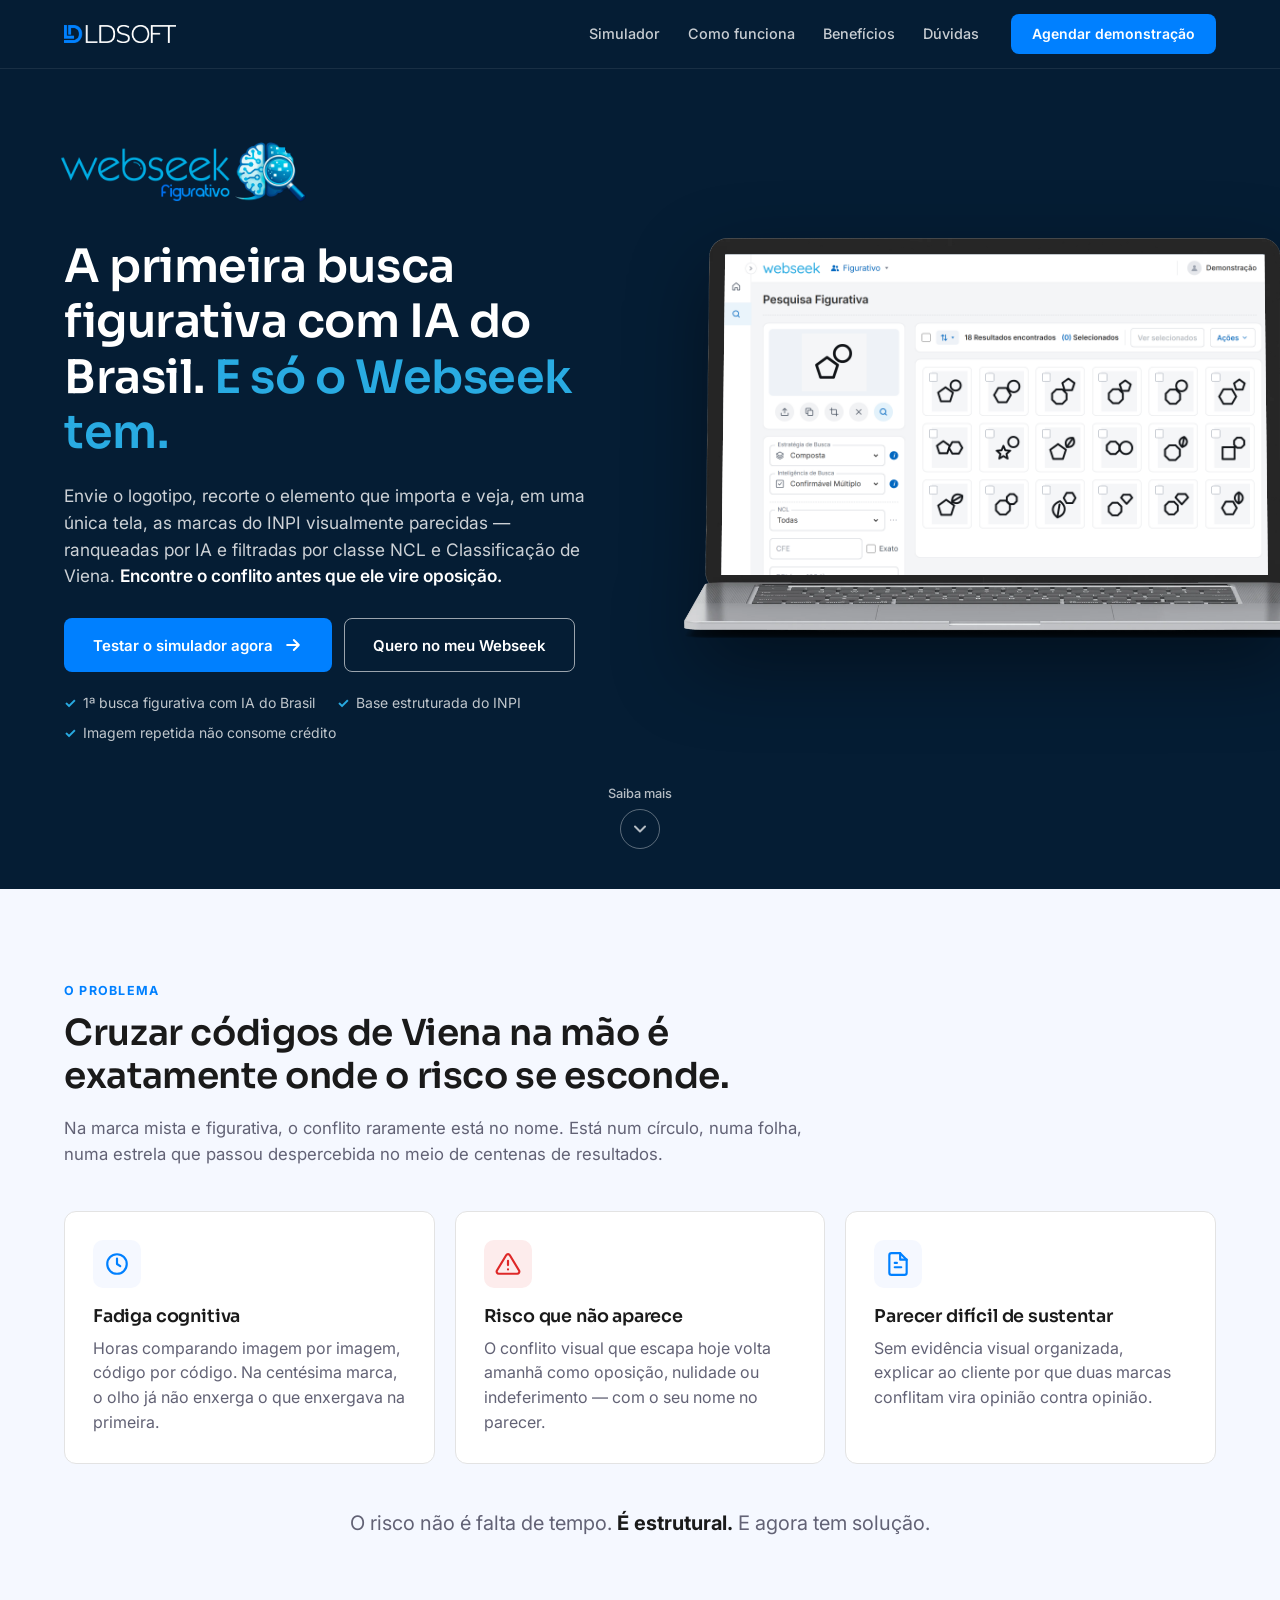
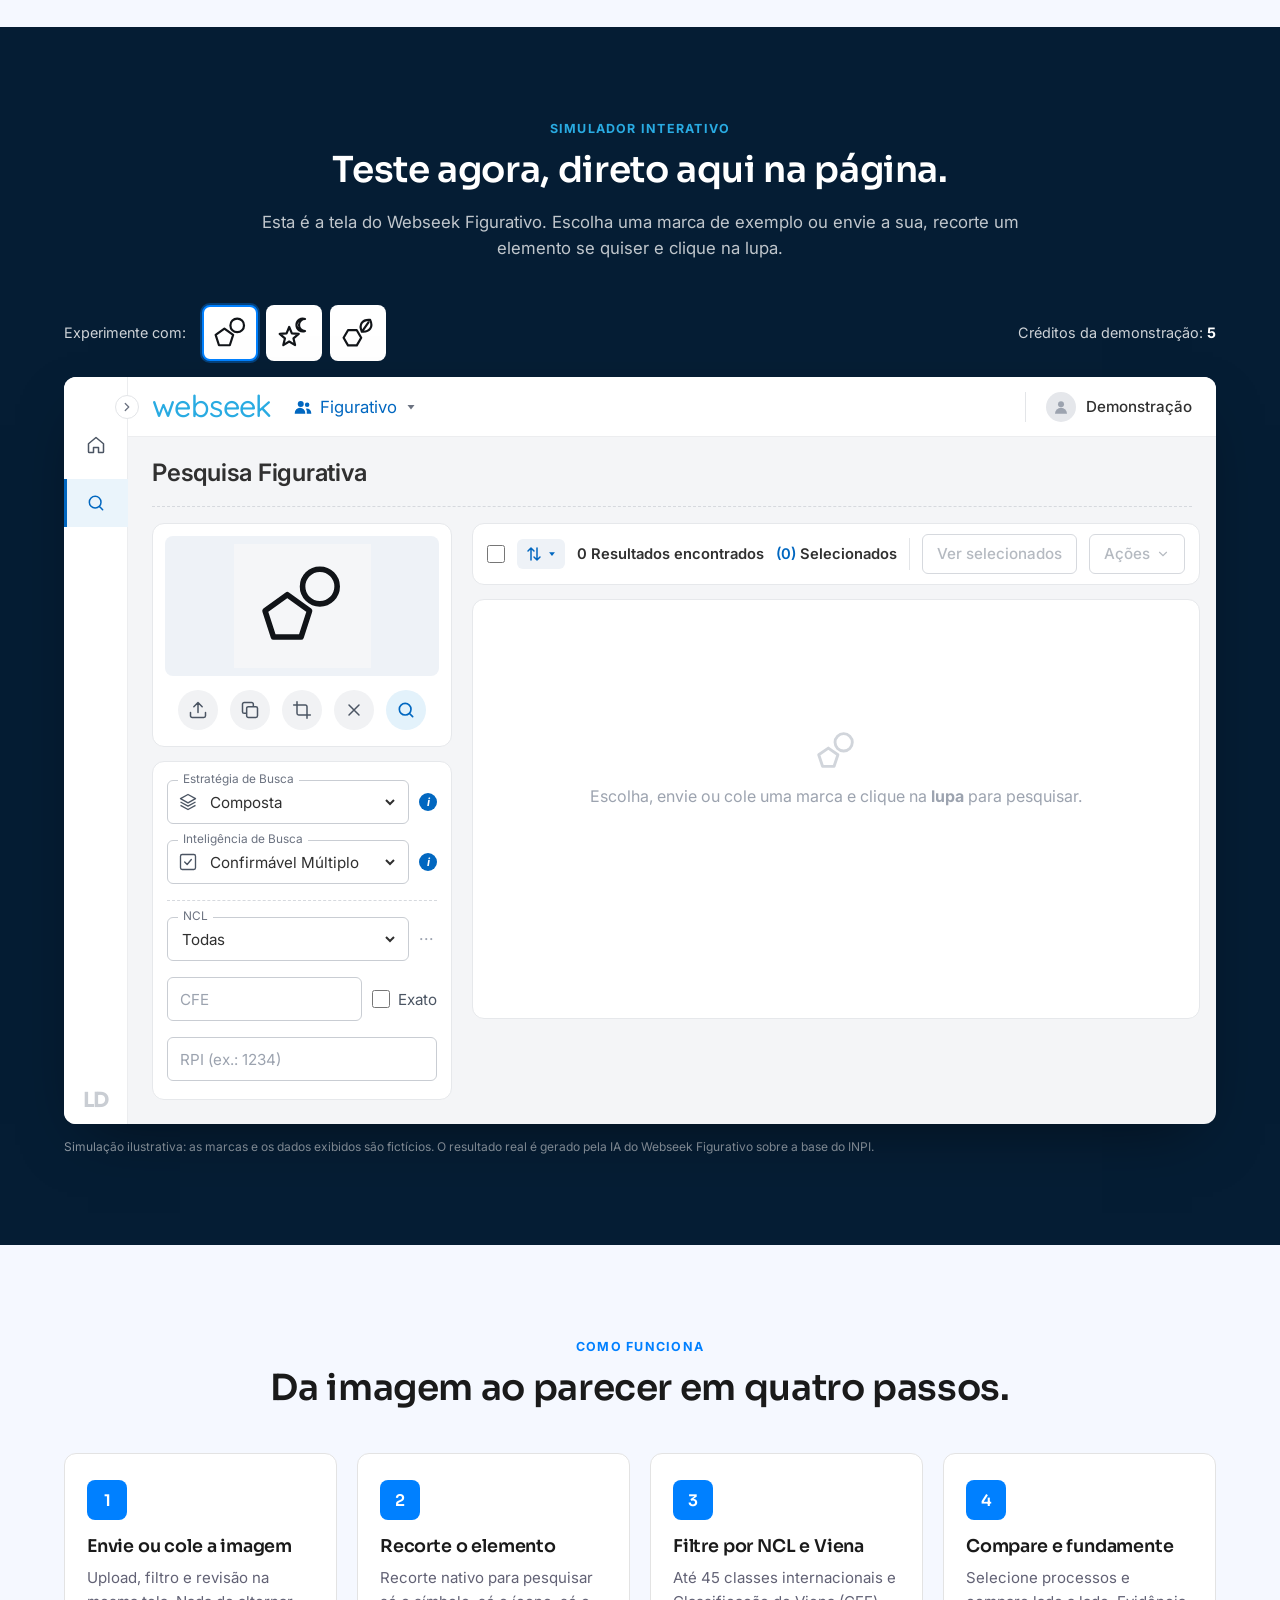
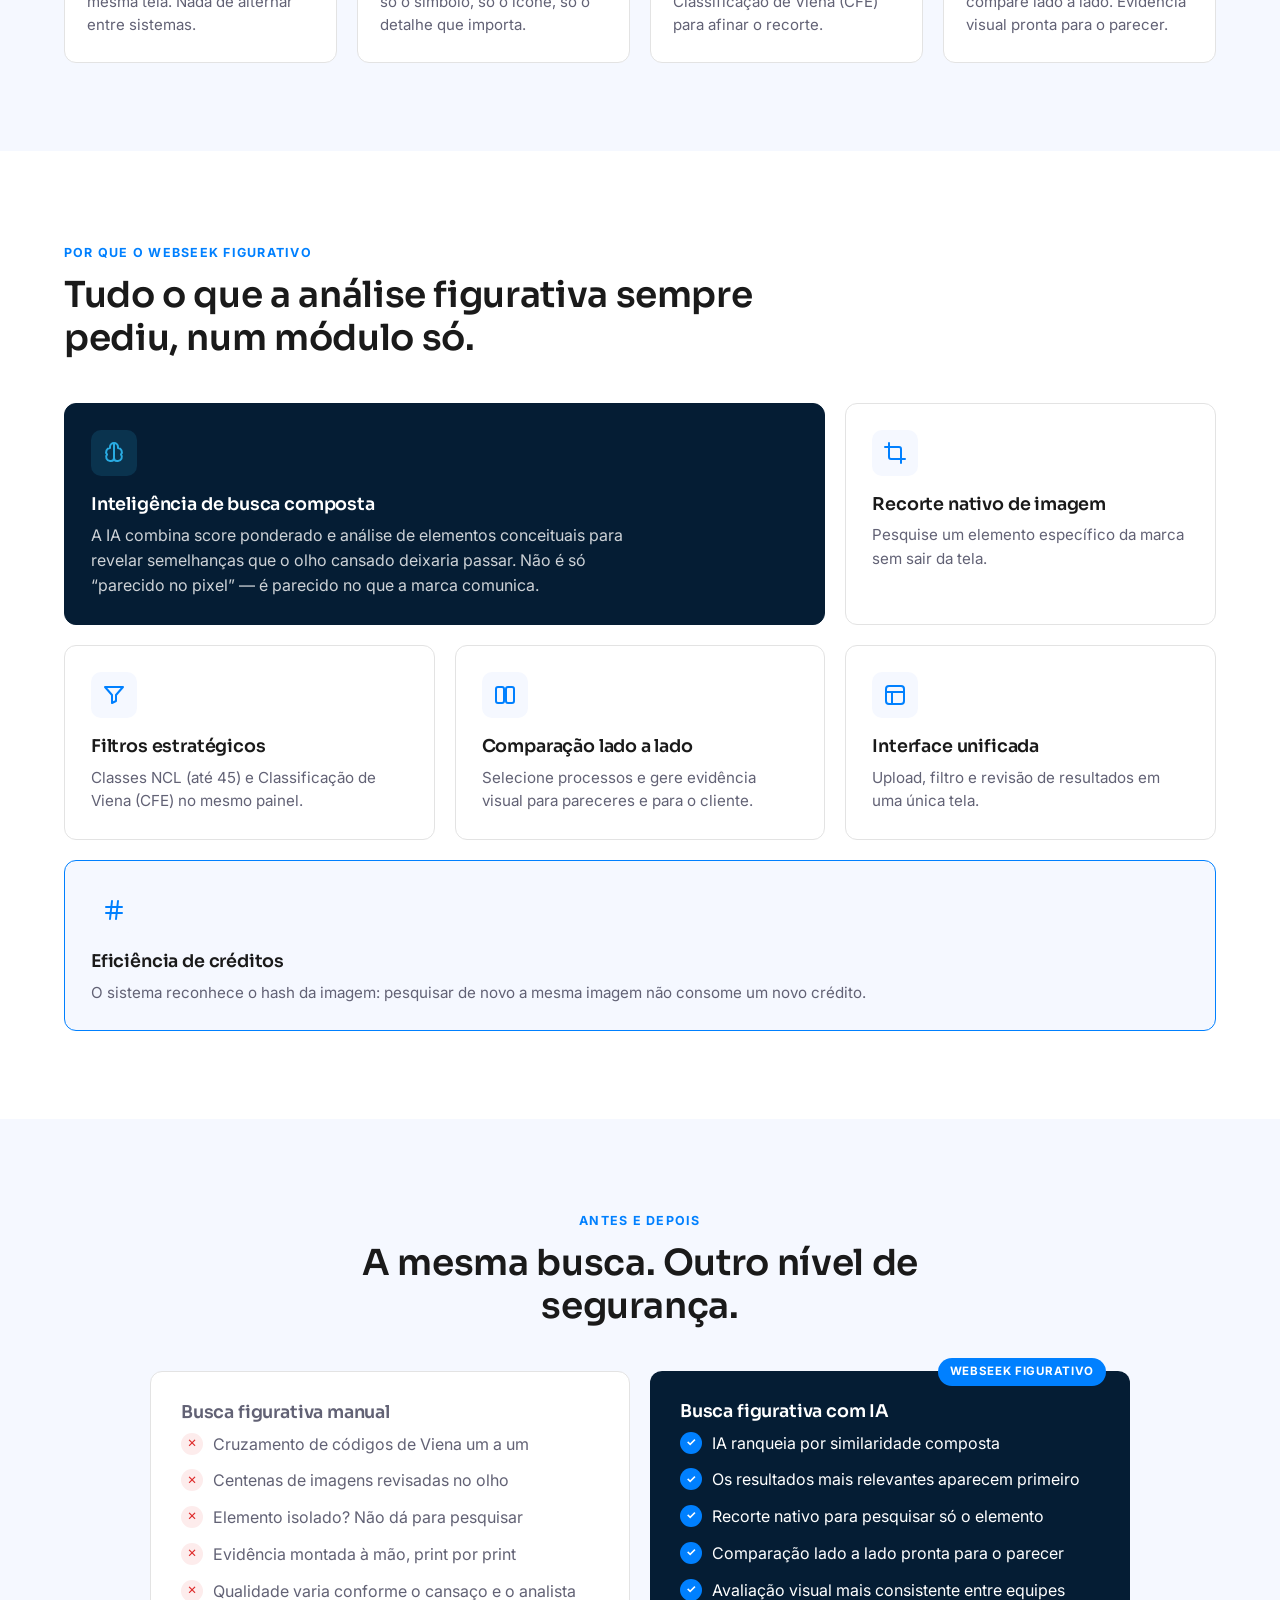
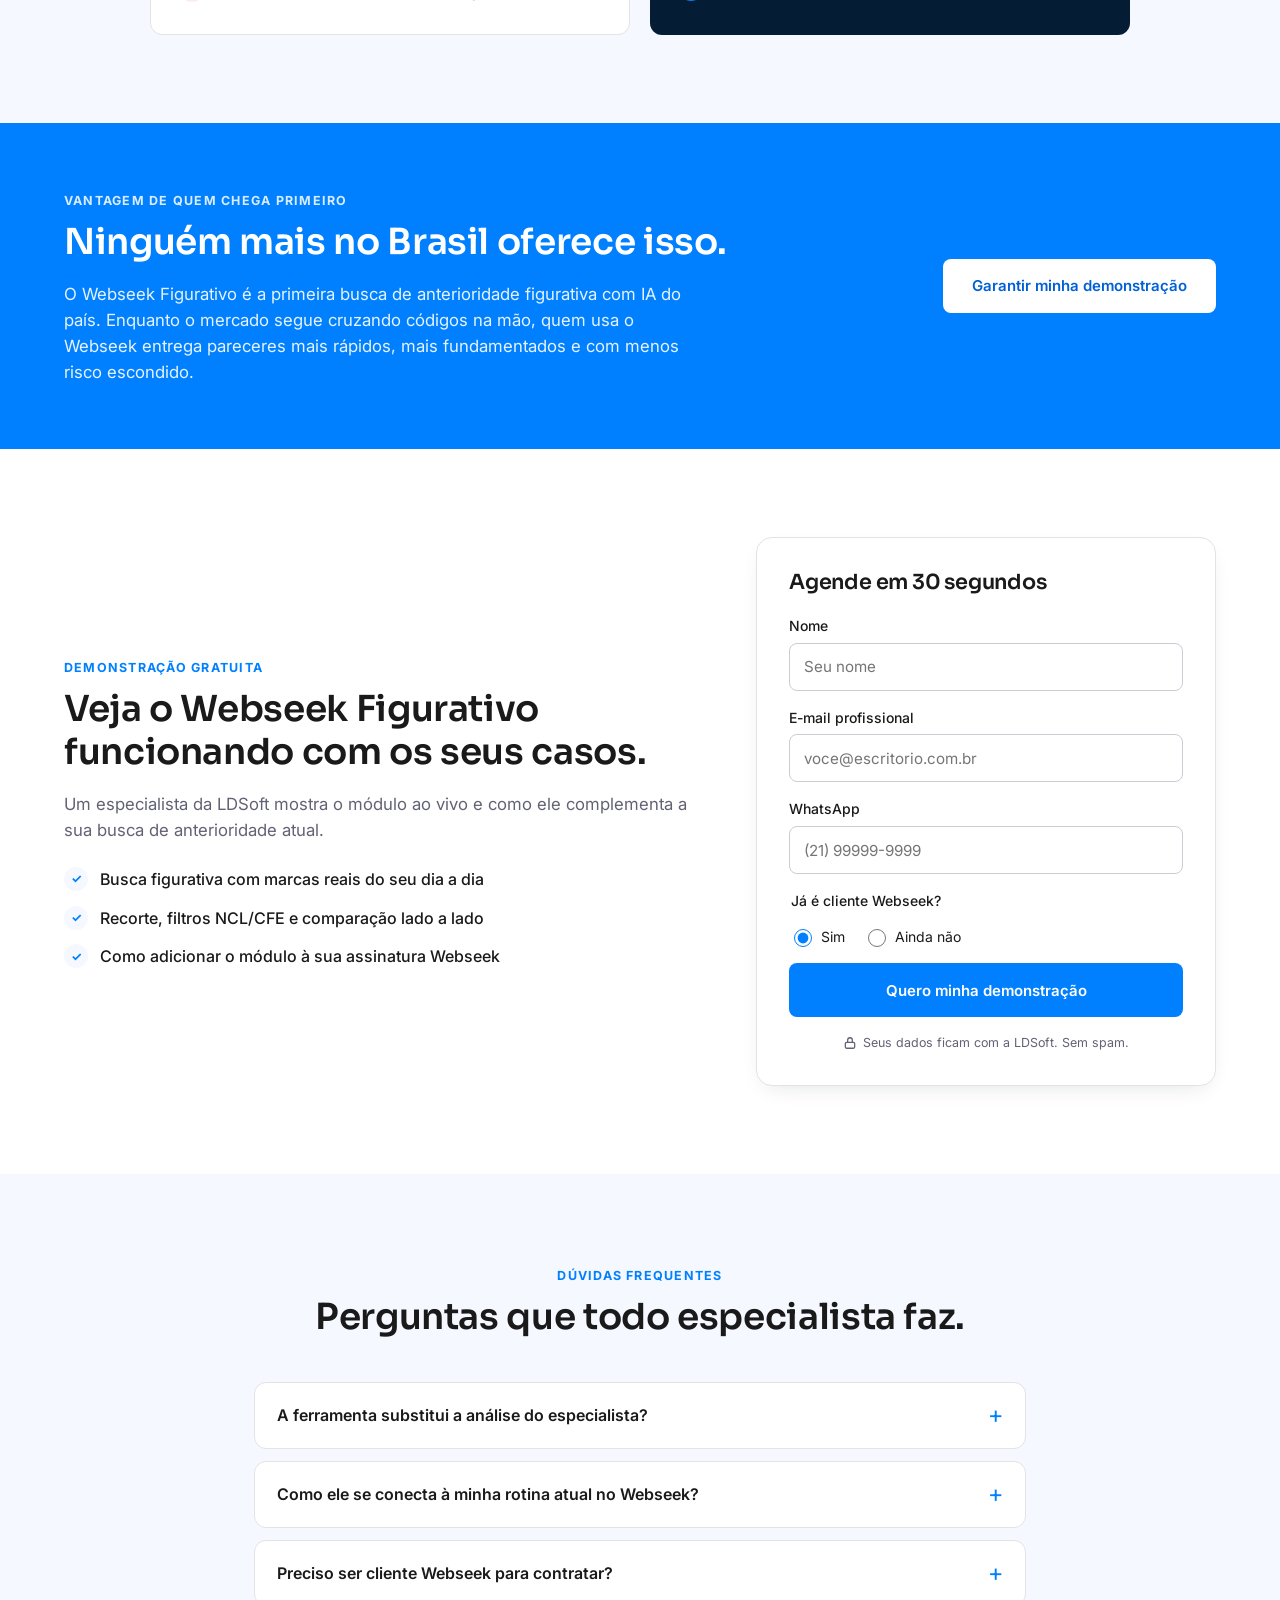
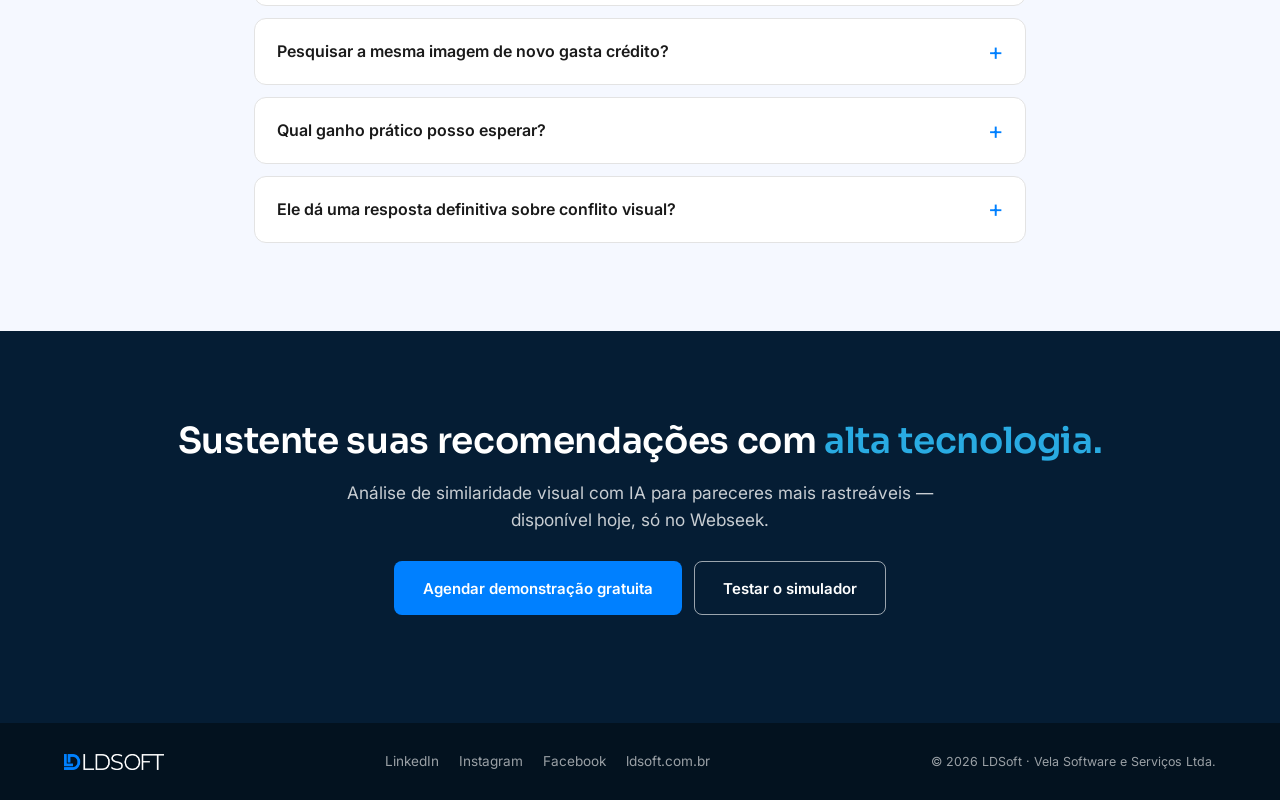
==== mockup/webseek-figurativo-lp.html @ 2590b04b "Cria LP do Webseek Figurativo com simulador de pesquisa - Banner com a tela de Pesquisa Figurativa d" ====
<!doctype html>
<html lang="pt-BR">
<head>
  <meta charset="utf-8">
  <meta name="viewport" content="width=device-width, initial-scale=1">
  <title>[Mockup] Webseek Figurativo | A primeira busca figurativa com IA do Brasil — LDSoft</title>
  <meta name="description" content="Envie o logotipo, recorte o elemento e encontre marcas visualmente semelhantes na base do INPI, ranqueadas por IA e filtradas por NCL e Classificação de Viena. Teste o simulador agora.">
  <meta property="og:title" content="Webseek Figurativo — a primeira busca de anterioridade figurativa com IA do Brasil">
  <meta property="og:description" content="Encontre o conflito visual antes que ele vire oposição. Teste o simulador grátis.">
  <meta name="theme-color" content="#082A3A">
  <link rel="preconnect" href="https://fonts.googleapis.com">
  <link rel="preconnect" href="https://fonts.gstatic.com" crossorigin>
  <link href="https://fonts.googleapis.com/css2?family=Inter:wght@400;500;600;700&family=Sora:wght@500;600;700&family=Quicksand:wght@400;500&display=swap" rel="stylesheet">
  <style>
/* =========================================================
   Webseek Figurativo — LP
   Identidade LDSoft (ldsoft.com.br): Sora + Inter, azuis sólidos,
   botões com cantos de 8px. Sem degradês.
   ========================================================= */
:root {
  /* Paleta LDSoft */
  --blue1: #2191FF;
  --blue2: #29ABE2;   /* azul-claro (webseek) */
  --blue3: #0080FF;   /* azul principal */
  --blue4: #0061D6;   /* azul hover */
  --blue7: #051D34;   /* azul-marinho */
  --blue8: #0167C0;
  --lightblue: #F5F8FF;
  --lightgray: #F9F9F9;
  --gray: #E3E3E3;
  --black: #1A1A1A;
  --black2: #303030;
  --black3: #626275;
  --white: #FFFFFF;

  --ok: #16A36A;
  --danger: #DE2828;

  --radius: 12px;
  --radius-btn: 8px;
  --shadow: 0 8px 24px -12px rgba(5, 29, 52, .18);
  --shadow-lg: 0 24px 60px -24px rgba(0, 0, 0, .5);
  --font: "Inter", "Roboto", system-ui, sans-serif;
  --font-title: "Sora", "Inter", sans-serif;
}

*, *::before, *::after { box-sizing: border-box; }
[hidden] { display: none !important; }
html { scroll-behavior: smooth; scroll-padding-top: 72px; }
body {
  margin: 0; font-family: var(--font); color: var(--black); background: var(--white);
  font-size: 16px; line-height: 1.55; -webkit-font-smoothing: antialiased; overflow-x: hidden;
}
img { max-width: 100%; height: auto; display: block; }
a { color: inherit; }
h1, h2, h3 { font-family: var(--font-title); font-weight: 600; line-height: 1.2; margin: 0 0 .5em; letter-spacing: -.01em; }
h1 { font-size: clamp(2rem, 3.6vw, 3.1rem); }
h2 { font-size: clamp(1.6rem, 2.8vw, 2.25rem); }
h3 { font-size: 1.1rem; }
p { margin: 0 0 1em; }
.sr-only { position: absolute; width: 1px; height: 1px; overflow: hidden; clip: rect(0 0 0 0); white-space: nowrap; }
.muted { color: var(--black3); font-size: .875rem; }
.hl { color: var(--blue2); }

.container { width: 100%; max-width: 1200px; margin: 0 auto; padding: 0 24px; }
.container--narrow { max-width: 820px; }

/* ---------- Botões (padrão LDSoft) ---------- */
.btn {
  display: inline-flex; align-items: center; justify-content: center; gap: .6rem;
  height: 3rem; padding: 0 32px; border-radius: var(--radius-btn); border: 1px solid transparent;
  font: 600 14px/1 var(--font); text-decoration: none; white-space: nowrap; cursor: pointer;
  transition: background .2s, color .2s, border-color .2s;
}
.btn:focus-visible, .tool:focus-visible, .obtn:focus-visible, summary:focus-visible { outline: 3px solid var(--blue2); outline-offset: 2px; }
.btn--primary { background: var(--blue3); color: var(--white); }
.btn--primary:hover { background: var(--blue4); }
.btn--ghost { background: transparent; color: var(--white); border-color: rgba(255,255,255,.6); }
.btn--ghost:hover { background: var(--white); color: var(--blue7); border-color: var(--white); }
.btn--light { background: var(--white); color: var(--blue4); }
.btn--light:hover { background: var(--lightblue); }
.btn--lg { height: 3.375rem; padding: 0 28px; font-size: 15px; }
.btn--sm { height: 2.5rem; padding: 0 20px; }
.btn--block { width: 100%; }

/* ---------- Topbar ---------- */
.topbar { position: sticky; top: 0; z-index: 50; background: var(--blue7); border-bottom: 1px solid rgba(255,255,255,.08); }
.topbar__inner { display: flex; align-items: center; gap: 32px; height: 68px; }
.topbar__logo img { width: 112px; height: auto; }
.topbar__nav { display: flex; gap: 28px; margin-left: auto; }
.topbar__nav a { color: rgba(255,255,255,.78); text-decoration: none; font-size: .9rem; font-weight: 500; }
.topbar__nav a:hover { color: var(--white); }

/* ---------- Hero ---------- */
.hero { position: relative; overflow: hidden; color: var(--white); background: var(--blue7); padding: 64px 0 40px; }
/* Brilho sutil que acompanha o cursor (posição suavizada pelo app.js) */
.hero::before {
  content: ""; position: absolute; z-index: 0; pointer-events: none;
  width: 760px; height: 760px; left: 0; top: 0; border-radius: 50%;
  background: radial-gradient(closest-side, rgba(41, 171, 226, .24), rgba(0, 128, 255, .10) 50%, transparent);
  transform: translate3d(calc(var(--gx, 50vw) - 50%), calc(var(--gy, 40%) - 50%), 0);
  opacity: 0; transition: opacity .8s ease;
}
.hero.has-glow::before { opacity: 1; }
.hero__grid { position: relative; z-index: 1; display: grid; grid-template-columns: 1fr 1fr; gap: 88px; align-items: center; }
.hero__logo { width: 250px; height: auto; margin: 0 0 24px -6px; }
.hero h1 { color: var(--white); }
.hero__lead { font-size: 1.08rem; color: rgba(255,255,255,.8); max-width: 560px; }
.hero__lead strong { color: var(--white); font-weight: 600; }
.hero__ctas { display: flex; flex-wrap: wrap; gap: 12px; margin: 28px 0 20px; }
.hero__ctas--center { justify-content: center; }
.hero__checks { list-style: none; padding: 0; margin: 0; display: flex; flex-wrap: wrap; gap: 8px 22px; font-size: .875rem; color: rgba(255,255,255,.75); }
.hero__checks li::before { content: "✓"; color: var(--blue2); font-weight: 700; margin-right: 7px; }

/* Notebook com a tela do produto */
.hero__visual { position: relative; }
.laptop { position: relative; width: 100%; filter: drop-shadow(0 30px 40px rgba(0, 0, 0, .4)); }

/* Entrada gradual ao carregar (sem depender de scroll) */
@keyframes fadeUp { from { opacity: 0; transform: translateY(18px); } to { opacity: 1; transform: none; } }
@keyframes fadeIn { from { opacity: 0; } to { opacity: 1; } }
.topbar { animation: fadeIn .6s ease-out both; }
.hero__copy > * { animation: fadeUp .7s cubic-bezier(.2, .7, .2, 1) both; }
.hero__copy > :nth-child(1) { animation-delay: .1s; }
.hero__copy > :nth-child(2) { animation-delay: .2s; }
.hero__copy > :nth-child(3) { animation-delay: .3s; }
.hero__copy > :nth-child(4) { animation-delay: .4s; }
.hero__copy > :nth-child(5) { animation-delay: .5s; }
.laptop { animation: fadeUp 1s cubic-bezier(.2, .7, .2, 1) .45s both; }
.scroll-down { animation: fadeIn .6s ease-out .9s both; }
.laptop__frame { width: 100%; height: auto; }
.laptop__screen {
  position: absolute; overflow: hidden; background: #F4F5F7;
  left: 5.957%; top: 3.772%; width: 87.053%; height: 80.46%;
  clip-path: polygon(0.69% 0, 99.365% 0, 100% 100%, 0 100%);
}
.laptop__screen img { width: 100%; height: 100%; object-fit: cover; object-position: left top; }
@media (min-width: 1025px) { .hero__visual .laptop { width: 118%; } }

.scroll-down {
  position: relative; display: flex; flex-direction: column; align-items: center; gap: 6px;
  width: max-content; margin: 40px auto 0; color: rgba(255,255,255,.7); text-decoration: none; font-size: .8rem; font-weight: 500;
}
.scroll-down svg { width: 40px; height: 40px; padding: 9px; border-radius: 50%; border: 1px solid rgba(255,255,255,.35); animation: nudge 1.8s ease-in-out infinite; }
.scroll-down:hover { color: var(--white); }
.scroll-down:hover svg { border-color: var(--white); }
@keyframes nudge { 50% { transform: translateY(5px); } }

/* ---------- Seções ---------- */
.section { padding: 88px 0; }
.section--light { background: var(--lightblue); }
.section__head { max-width: 760px; margin-bottom: 44px; }
.section__head p { color: var(--black3); font-size: 1.05rem; }
.section__head--center { margin-left: auto; margin-right: auto; text-align: center; }
.eyebrow { display: inline-block; font-size: .78rem; font-weight: 700; letter-spacing: .1em; text-transform: uppercase; color: var(--blue3); margin-bottom: 10px; }
.eyebrow--light { color: var(--blue2); }

/* Dor */
.pain { display: grid; grid-template-columns: repeat(3, 1fr); gap: 20px; }
.pain__card { background: var(--white); border: 1px solid var(--gray); border-radius: var(--radius); padding: 28px; }
.pain__card p { color: var(--black3); margin: 0; }
.pain__icon { width: 48px; height: 48px; border-radius: 10px; display: grid; place-items: center; background: var(--lightblue); color: var(--blue3); margin-bottom: 18px; }
.pain__icon--alert { background: #FDECEC; color: var(--danger); }
.pain__punch { text-align: center; font-size: 1.25rem; margin: 44px 0 0; color: var(--black3); }
.pain__punch strong { color: var(--black); }

/* ---------- Simulador ---------- */
.section--sim { background: var(--blue7); color: var(--white); }
.section--sim .section__head p { color: rgba(255,255,255,.75); }

.sim-pick { display: flex; align-items: center; flex-wrap: wrap; gap: 12px 16px; margin-bottom: 16px; font-size: .9rem; color: rgba(255,255,255,.8); }
.sim-pick__samples { display: flex; gap: 8px; }
.sim-pick__credits { margin-left: auto; }
.sim-pick__credits strong { color: var(--white); }
.sample {
  width: 56px; height: 56px; border-radius: 8px; border: 2px solid transparent; background: var(--white);
  padding: 6px; cursor: pointer; transition: border-color .15s;
}
.sample:hover { border-color: var(--blue2); }
.sample[aria-checked="true"] { border-color: var(--blue3); box-shadow: 0 0 0 2px rgba(0,128,255,.35); }
.sample svg { width: 100%; height: 100%; }

/* Janela do app (réplica da tela real) */
.sim {
  position: relative; display: grid; grid-template-columns: 64px 1fr;
  background: #F4F5F7; color: var(--black2); border-radius: 12px; overflow: hidden;
  font-family: var(--font); box-shadow: var(--shadow-lg);
}
.app__side { background: var(--white); border-right: 1px solid #ECEDEF; display: flex; flex-direction: column; align-items: center; padding: 14px 0; gap: 10px; position: relative; }
.app__toggle { position: absolute; right: -12px; top: 18px; width: 24px; height: 24px; border-radius: 50%; background: var(--white); border: 1px solid #E3E5E8; display: grid; place-items: center; color: #6B7280; z-index: 1; }
.app__nav { width: 64px; height: 48px; display: grid; place-items: center; color: #4B5563; margin-top: 30px; }
.app__nav + .app__nav { margin-top: 0; }
.app__nav.is-active { background: #EAF4FB; color: var(--blue8); box-shadow: inset 3px 0 0 var(--blue8); }
.app__ld { margin-top: auto; font: 700 1.3rem/1 var(--font-title); color: #C9CDD3; letter-spacing: -.05em; }

.app__main { min-width: 0; display: flex; flex-direction: column; }
.app__top { display: flex; align-items: center; gap: 22px; height: 60px; padding: 0 24px; background: var(--white); border-bottom: 1px solid #ECEDEF; }
.app__brand { font: 500 1.9rem/1 "Quicksand", var(--font); color: var(--blue2); letter-spacing: -.02em; }
.app__module { display: inline-flex; align-items: center; gap: 8px; color: var(--blue8); font-size: 1.05rem; }
.app__module svg:last-child { color: #6B7280; }
.app__user { margin-left: auto; display: inline-flex; align-items: center; gap: 10px; font-weight: 500; font-size: .95rem; color: var(--black2); padding-left: 20px; border-left: 1px solid #E3E5E8; }
.app__avatar { width: 30px; height: 30px; border-radius: 50%; background: #E5E7EB; color: #9CA3AF; display: grid; place-items: center; }

.app__content { padding: 22px 24px 24px; }
.app__title { font: 600 1.5rem/1.2 var(--font); color: var(--black2); margin: 0 0 16px; padding-bottom: 18px; border-bottom: 1.5px dashed #D6D9DE; }
.app__cols { display: grid; grid-template-columns: 300px 1fr; gap: 20px; align-items: start; }
.card { background: var(--white); border: 1px solid #E6E8EB; border-radius: 12px; }

.qcard { padding: 12px; }
.sim__canvas { position: relative; aspect-ratio: 1.95; background: #EEF2F7; border-radius: 8px; overflow: hidden; user-select: none; touch-action: none; }
.sim__image { position: absolute; inset: 6% 25%; display: grid; place-items: center; background: #F5F6F8; padding: 4%; }
.sim__image svg, .sim__image img { width: 100%; height: 100%; object-fit: contain; }

/* Scanner sobre a imagem pesquisada */
.sim__image { overflow: hidden; }
.sim__image::before, .sim__image::after { content: ""; position: absolute; left: 0; right: 0; opacity: 0; pointer-events: none; }
.sim__image::before { top: 0; bottom: 0; background: rgba(0,128,255,.06); }
.sim__image::after { height: 2px; top: 0; background: var(--blue3); box-shadow: 0 0 10px 2px rgba(0,128,255,.35); }
.is-scanning .sim__image::before { opacity: 1; }
.is-scanning .sim__image::after { opacity: 1; animation: scan 1.2s ease-in-out infinite alternate; }
.is-scanning .sim__crop { opacity: .4; }
@keyframes scan { from { top: 2%; } to { top: 97%; } }
.tool--search[aria-busy="true"] { pointer-events: none; opacity: .6; }

/* Carregando no lugar dos resultados */
.sim__loading { grid-column: 1 / -1; display: grid; place-items: center; align-content: center; gap: 6px; min-height: 380px; text-align: center; color: #6B7280; font-size: .88rem; }
.sim__loading strong { color: var(--black2); font-size: 1rem; font-weight: 600; margin-top: 10px; }
.sim__spinner { width: 44px; height: 44px; border-radius: 50%; border: 3px solid #E3E8EF; border-top-color: var(--blue3); animation: spin .8s linear infinite; }
@keyframes spin { to { transform: rotate(360deg); } }
.sim__crop { position: absolute; border: 2px dashed var(--blue3); background: rgba(0,128,255,.08); box-shadow: 0 0 0 9999px rgba(5,29,52,.4); cursor: move; border-radius: 3px; }
.sim__crop-handle { position: absolute; width: 12px; height: 12px; background: var(--white); border: 2px solid var(--blue3); border-radius: 2px; }
.sim__crop-handle[data-h="nw"] { left: -7px; top: -7px; cursor: nwse-resize; }
.sim__crop-handle[data-h="ne"] { right: -7px; top: -7px; cursor: nesw-resize; }
.sim__crop-handle[data-h="sw"] { left: -7px; bottom: -7px; cursor: nesw-resize; }
.sim__crop-handle[data-h="se"] { right: -7px; bottom: -7px; cursor: nwse-resize; }
.sim__tools { display: flex; justify-content: center; gap: 12px; padding: 14px 0 4px; }
.tool { width: 40px; height: 40px; border-radius: 50%; border: 0; cursor: pointer; display: grid; place-items: center; background: #F1F2F4; color: #4B5563; transition: background .15s, color .15s; }
.tool:hover { background: #E5E7EB; }
.tool[aria-pressed="true"] { background: var(--blue3); color: var(--white); }
.tool--search { background: #E3F2FB; color: var(--blue8); }
.tool--search:hover { background: #CDE8F8; }

.fcard { margin-top: 14px; padding: 18px 14px; display: grid; gap: 16px; }
.ofield-row { display: flex; align-items: center; gap: 10px; }
.ofield { position: relative; flex: 1; display: flex; align-items: center; border: 1px solid #C9CDD3; border-radius: 6px; height: 44px; padding: 0 10px; background: var(--white); }
.ofield__label { position: absolute; top: -9px; left: 10px; padding: 0 5px; background: var(--white); font-size: .74rem; color: #6B7280; line-height: 1.2; }
.ofield__icon { color: #4B5563; display: grid; margin-right: 8px; }
.fcard > * { min-width: 0; }
.ofield select, .ofield input { flex: 1; width: 0; min-width: 0; border: 0; outline: 0; background: transparent; font: 400 .95rem var(--font); color: var(--black2); height: 100%; }
.ofield input::placeholder { color: #9CA3AF; }
.ofield:focus-within { border-color: var(--blue3); box-shadow: 0 0 0 2px rgba(0,128,255,.15); }
.ofield__info { width: 18px; height: 18px; border-radius: 50%; background: var(--blue8); color: var(--white); font: 700 .7rem/18px var(--font); text-align: center; font-style: italic; flex: none; cursor: help; }
.ofield__more { color: #9CA3AF; letter-spacing: 1px; flex: none; width: 18px; }
.fcard__sep { border: 0; border-top: 1.5px dashed #D6D9DE; margin: 0; }
.check { display: inline-flex; align-items: center; gap: 8px; font-size: .95rem; color: #4B5563; cursor: pointer; flex: none; }
.check input { width: 18px; height: 18px; accent-color: var(--blue8); margin: 0; }

.rbar { display: flex; align-items: center; gap: 12px; padding: 10px 14px; min-height: 60px; flex-wrap: nowrap; white-space: nowrap; }
.rbar__sort { display: inline-flex; align-items: center; gap: 4px; border: 0; background: #EEF2F7; color: var(--blue8); height: 30px; padding: 0 8px; border-radius: 6px; cursor: pointer; }
.rbar__count { font-weight: 600; font-size: .92rem; color: var(--black2); }
.rbar__count strong { font-weight: 600; }
.rbar__sel { margin-left: auto; font-weight: 600; font-size: .92rem; }
.rbar__n { color: var(--blue8); }
.rbar__div { width: 1px; height: 32px; background: #E3E5E8; }
.obtn { display: inline-flex; align-items: center; gap: 6px; height: 40px; padding: 0 14px; border-radius: 6px; border: 1px solid #D6D9DE; background: var(--white); color: var(--blue8); font: 500 .95rem var(--font); cursor: pointer; }
.obtn:disabled { color: #B5BAC1; cursor: not-allowed; }
.obtn:not(:disabled):hover { background: #F3F8FD; border-color: var(--blue8); }
.actions { position: relative; }
.actions__menu { position: absolute; right: 0; top: calc(100% + 6px); z-index: 5; background: var(--white); border: 1px solid #E3E5E8; border-radius: 8px; box-shadow: var(--shadow); min-width: 230px; padding: 6px; display: grid; }
.actions__menu button, .actions__menu a { text-align: left; border: 0; background: none; font: 500 .9rem var(--font); color: var(--black2); padding: 10px 12px; border-radius: 6px; cursor: pointer; text-decoration: none; }
.actions__menu button:hover, .actions__menu a:hover { background: #F3F8FD; }
.actions__menu em { display: block; font-style: normal; font-size: .75rem; color: #9CA3AF; }

.rgrid { margin-top: 14px; padding: 16px; min-height: 420px; }
.sim__grid { display: grid; grid-template-columns: repeat(6, 1fr); gap: 16px; }
.sim__empty { grid-column: 1 / -1; display: grid; place-items: center; text-align: center; color: #9CA3AF; padding: 110px 20px; }
.sim__empty svg { color: #D1D5DB; margin-bottom: 10px; }
.sim__empty p { margin: 0; }
.res { position: relative; display: block; width: 100%; background: var(--white); border: 1px solid #E3E5E8; border-radius: 8px; padding: 8px; cursor: pointer; transition: border-color .15s, box-shadow .15s; font-family: var(--font); }
.res:hover { border-color: #C9CDD3; box-shadow: var(--shadow); }
.res.is-selected { border-color: var(--blue8); box-shadow: 0 0 0 1px var(--blue8); }
.res__img { display: block; aspect-ratio: .88; background: #F5F6F8; padding: 2%; margin-left: 12%; }
.res__img svg { display: block; width: 100%; height: 100%; }
.res__check { position: absolute; top: 12px; left: 12px; width: 18px; height: 18px; border: 1.5px solid #9CA3AF; border-radius: 3px; background: var(--white); display: grid; place-items: center; font-size: .7rem; color: var(--white); }
.res.is-selected .res__check { background: var(--blue8); border-color: var(--blue8); }

.sim__toast { position: absolute; left: 50%; bottom: 20px; transform: translateX(-50%); z-index: 15; max-width: calc(100% - 40px); padding: 12px 18px; border-radius: 8px; background: var(--black2); color: var(--white); font-size: .88rem; font-weight: 500; box-shadow: var(--shadow-lg); }
.sim__toast.is-warn { background: #8A5A00; }

.sim__cta { display: flex; align-items: center; justify-content: space-between; gap: 16px; flex-wrap: wrap; margin-top: 16px; padding: 18px 22px; border-radius: 12px; background: rgba(255,255,255,.06); border: 1px solid rgba(255,255,255,.14); }
.sim__cta strong { display: block; font-size: 1.02rem; color: var(--white); }
.sim__cta span { color: rgba(255,255,255,.75); font-size: .92rem; }
.sim__disclaimer { font-size: .75rem; color: rgba(255,255,255,.55); margin: 14px 0 0; }

/* Modal confinada ao simulador */
.modal { position: absolute; inset: 0; z-index: 20; display: flex; justify-content: center; align-items: flex-start; padding: 24px; }
.modal__backdrop { position: absolute; inset: 0; background: rgba(5,29,52,.55); }
.modal__box { position: sticky; top: 92px; background: var(--white); border-radius: 12px; width: min(900px, 100%); max-height: calc(100vh - 120px); overflow: auto; box-shadow: var(--shadow-lg); }
.modal__head { display: flex; align-items: center; justify-content: space-between; padding: 18px 22px; border-bottom: 1px solid #ECEDEF; }
.modal__head h3 { margin: 0; font-family: var(--font); font-weight: 600; }
.modal__x { border: 0; background: #F1F2F4; width: 34px; height: 34px; border-radius: 50%; font-size: 1.3rem; cursor: pointer; color: var(--black2); }
.modal__foot { display: flex; align-items: center; justify-content: space-between; gap: 16px; flex-wrap: wrap; padding: 16px 22px; border-top: 1px solid #ECEDEF; background: var(--lightgray); }
.cmp { display: grid; grid-template-columns: repeat(auto-fit, minmax(190px, 1fr)); gap: 14px; padding: 22px; }
.cmp__item { border: 1px solid #E3E5E8; border-radius: 10px; padding: 12px; }
.cmp__item--ref { border-color: var(--blue8); background: #F3F8FD; }
.cmp__img { aspect-ratio: 1; max-width: 240px; width: 100%; margin: 0 auto; background: #F5F6F8; border-radius: 6px; padding: 12%; display: grid; place-items: center; }
.cmp__item--ref .cmp__img { background: var(--white); }
.cmp__img svg, .cmp__img img { width: 100%; height: 100%; object-fit: contain; }
.cmp__item h4 { margin: 10px 0 4px; font-size: .9rem; }
.cmp__item p { margin: 0 0 2px; font-size: .78rem; color: var(--black3); }

/* ---------- Como funciona ---------- */
.steps { list-style: none; padding: 0; margin: 0; display: grid; grid-template-columns: repeat(4, 1fr); gap: 20px; }
.steps li { background: var(--white); border: 1px solid var(--gray); border-radius: var(--radius); padding: 26px 22px; }
.steps p { color: var(--black3); margin: 0; font-size: .94rem; }
.steps__n { display: grid; place-items: center; width: 40px; height: 40px; border-radius: 8px; background: var(--blue3); color: var(--white); font: 600 1rem var(--font-title); margin-bottom: 16px; }

/* ---------- Benefícios ---------- */
.features { display: grid; grid-template-columns: repeat(3, 1fr); gap: 20px; }
.feature { border: 1px solid var(--gray); border-radius: var(--radius); padding: 26px; background: var(--white); }
.feature p { color: var(--black3); margin: 0; font-size: .95rem; }
.feature__icon { width: 46px; height: 46px; display: grid; place-items: center; border-radius: 10px; background: var(--lightblue); color: var(--blue3); margin-bottom: 18px; }
.feature--wide { grid-column: span 2; background: var(--blue7); color: var(--white); border-color: var(--blue7); }
.feature--wide p { color: rgba(255,255,255,.8); font-size: 1rem; max-width: 560px; }
.feature--wide .feature__icon { background: rgba(41,171,226,.15); color: var(--blue2); }
.feature--accent { grid-column: 1 / -1; border-color: var(--blue3); background: var(--lightblue); }

/* ---------- Comparativo ---------- */
.vs { display: grid; grid-template-columns: 1fr 1fr; gap: 20px; max-width: 980px; margin: 0 auto; }
.vs__col { border-radius: var(--radius); padding: 30px; position: relative; }
.vs__col ul { list-style: none; padding: 0; margin: 0; display: grid; gap: 12px; }
.vs__col li { padding-left: 32px; position: relative; }
.vs__col li::before { position: absolute; left: 0; top: 1px; width: 22px; height: 22px; border-radius: 50%; display: grid; place-items: center; font-size: .72rem; font-weight: 700; }
.vs__col--old { background: var(--white); border: 1px solid var(--gray); color: var(--black3); }
.vs__col--old li::before { content: "✕"; background: #FDECEC; color: var(--danger); }
.vs__col--new { background: var(--blue7); color: var(--white); }
.vs__col--new li::before { content: "✓"; background: var(--blue3); color: var(--white); }
.vs__tag { position: absolute; top: -13px; right: 24px; background: var(--blue3); color: var(--white); font-size: .72rem; font-weight: 700; padding: 5px 12px; border-radius: 255px; text-transform: uppercase; letter-spacing: .06em; }

/* ---------- Pioneiro ---------- */
.pioneer { background: var(--blue3); color: var(--white); padding: 64px 0; }
.pioneer__inner { display: flex; align-items: center; justify-content: space-between; gap: 40px; }
.pioneer h2 { color: var(--white); }
.pioneer p { color: rgba(255,255,255,.9); max-width: 640px; margin: 0; font-size: 1.05rem; }
.pioneer .eyebrow--light { color: var(--white); opacity: .85; }

/* ---------- Formulário ---------- */
.lead { display: grid; grid-template-columns: 1fr 460px; gap: 64px; align-items: center; }
.lead__copy p { color: var(--black3); font-size: 1.05rem; }
.checklist { list-style: none; padding: 0; margin: 24px 0 0; display: grid; gap: 14px; }
.checklist li { padding-left: 36px; position: relative; font-weight: 500; }
.checklist li::before { content: "✓"; position: absolute; left: 0; top: 0; width: 24px; height: 24px; border-radius: 50%; background: var(--lightblue); color: var(--blue3); display: grid; place-items: center; font-size: .78rem; font-weight: 700; }
.form { position: relative; background: var(--white); border: 1px solid var(--gray); border-radius: 16px; padding: 32px; box-shadow: var(--shadow); display: grid; gap: 16px; }
.form__title { margin: 0 0 4px; font-size: 1.3rem; }
.field { display: flex; flex-direction: column; gap: 6px; font-size: .875rem; font-weight: 500; border: 0; padding: 0; margin: 0; }
.field input[type="text"], .field input[type="email"], .field input[type="tel"] {
  font: 400 .95rem var(--font); height: 48px; padding: 0 14px; border-radius: var(--radius-btn);
  border: 1px solid #C9CDD3; background: var(--white); color: var(--black); width: 100%;
}
.field input:focus { outline: none; border-color: var(--blue3); box-shadow: 0 0 0 3px rgba(0,128,255,.15); }
.field__err { display: none; color: var(--danger); font-style: normal; font-size: .76rem; font-weight: 500; }
.field.is-invalid input { border-color: var(--danger); }
.field.is-invalid .field__err { display: block; }
.field--radio { flex-direction: row; flex-wrap: wrap; align-items: center; gap: 8px 18px; }
.field--radio legend { width: 100%; margin-bottom: 6px; float: left; }
.field--radio label { display: inline-flex; align-items: center; gap: 6px; font-weight: 400; cursor: pointer; }
.field--radio input { accent-color: var(--blue3); width: 18px; height: 18px; }
.form__note { display: flex; align-items: center; justify-content: center; gap: 6px; font-size: .78rem; color: var(--black3); margin: 0; }
.form__ok { position: absolute; inset: 0; background: var(--white); border-radius: 16px; display: grid; place-content: center; text-align: center; padding: 32px; }
.form__ok-icon { width: 60px; height: 60px; border-radius: 50%; background: var(--ok); color: var(--white); font-size: 1.8rem; display: grid; place-items: center; margin: 0 auto 16px; }
.form__ok p { color: var(--black3); }

/* ---------- FAQ ---------- */
.faq { display: grid; gap: 12px; }
.faq details { background: var(--white); border: 1px solid var(--gray); border-radius: var(--radius); padding: 0 22px; }
.faq details[open] { border-color: var(--blue3); }
.faq summary { cursor: pointer; list-style: none; padding: 20px 32px 20px 0; font-weight: 600; position: relative; }
.faq summary::-webkit-details-marker { display: none; }
.faq summary::after { content: "+"; position: absolute; right: 0; top: 50%; transform: translateY(-50%); font-size: 1.5rem; font-weight: 400; color: var(--blue3); transition: transform .2s; }
.faq details[open] summary::after { transform: translateY(-50%) rotate(45deg); }
.faq details p { color: var(--black3); padding-bottom: 20px; margin: 0; }

/* ---------- CTA final + footer ---------- */
.final { background: var(--blue7); color: var(--white); padding: 88px 0; text-align: center; }
.final h2 { color: var(--white); }
.final p { color: rgba(255,255,255,.78); font-size: 1.08rem; max-width: 620px; margin: 0 auto; }
.footer { background: #03121F; color: rgba(255,255,255,.6); padding: 28px 0; }
.footer__inner { display: flex; align-items: center; justify-content: space-between; gap: 20px; flex-wrap: wrap; }
.footer nav { display: flex; gap: 20px; flex-wrap: wrap; }
.footer a { text-decoration: none; font-size: .85rem; }
.footer a:hover { color: var(--white); }
.footer small { font-size: .78rem; }

.mbar { display: none; }

/* ---------- Responsivo ---------- */
@media (max-width: 1100px) {
  .app__cols { grid-template-columns: 260px 1fr; }
  .sim__grid { grid-template-columns: repeat(4, 1fr); }
}
@media (max-width: 1024px) {
  .hero__grid { grid-template-columns: 1fr; }
  .hero__visual { max-width: 720px; margin: 0 auto; width: 100%; }
  .steps { grid-template-columns: repeat(2, 1fr); }
  .features { grid-template-columns: repeat(2, 1fr); }
  .lead { grid-template-columns: 1fr; gap: 40px; }
  .pioneer__inner { flex-direction: column; align-items: flex-start; }
  .app__cols { grid-template-columns: 1fr; }
  .qcard { max-width: 420px; }
}
@media (max-width: 760px) {
  .container { padding: 0 16px; }
  .topbar__nav { display: none; }
  .topbar__inner { justify-content: space-between; }
  .topbar .btn { display: none; }
  .hero { padding: 40px 0 32px; }
  .hero__logo { width: 190px; }
  .hero__ctas .btn { width: 100%; }
  .section { padding: 64px 0; }
  .pain, .steps, .features, .vs { grid-template-columns: 1fr; }
  .feature--wide { grid-column: auto; }

  .sim { grid-template-columns: 1fr; }
  .app__side { display: none; }
  .app__top { padding: 0 14px; gap: 12px; height: 52px; }
  .app__brand { font-size: 1.4rem; }
  .app__module { font-size: .9rem; }
  .app__user { display: none; }
  .app__content { padding: 16px 12px; }
  .app__title { font-size: 1.2rem; }
  .qcard { max-width: none; }
  .rbar { gap: 10px; padding: 10px 12px; flex-wrap: wrap; }
  .rbar__sel { margin-left: 0; }
  .rbar__div { display: none; }
  .rgrid { padding: 10px; min-height: 0; }
  .sim__grid { grid-template-columns: repeat(3, 1fr); gap: 8px; }
  .sim__empty { padding: 48px 12px; }
  .sim-pick__credits { margin-left: 0; width: 100%; }
  .form { padding: 24px; }
  .modal { padding: 10px; }
  .modal__foot .btn { width: 100%; }
  .mbar {
    display: flex; gap: 10px; position: fixed; left: 0; right: 0; bottom: 0; z-index: 60;
    padding: 10px 16px calc(10px + env(safe-area-inset-bottom)); background: var(--blue7);
    border-top: 1px solid rgba(255,255,255,.1); transform: translateY(110%); transition: transform .25s ease;
  }
  .mbar.is-visible { transform: none; }
  .mbar .btn { flex: 1; padding: 0 12px; }
  .mbar .btn--ghost { flex: 0 0 auto; }
  .footer { padding-bottom: 90px; }
}
@media (prefers-reduced-motion: reduce) {
  *, *::before, *::after { animation: none !important; transition: none !important; scroll-behavior: auto !important; }
}

</style>
</head>
<body>

<!-- ============ HEADER ============ -->
<header class="topbar" id="topo">
  <div class="container topbar__inner">
    <a href="https://www.ldsoft.com.br" class="topbar__logo" aria-label="LDSoft">
      <img src="[data-uri]" alt="LDSoft" width="112" height="18">
    </a>
    <nav class="topbar__nav" aria-label="Seções">
      <a href="#simulador">Simulador</a>
      <a href="#como-funciona">Como funciona</a>
      <a href="#beneficios">Benefícios</a>
      <a href="#faq">Dúvidas</a>
    </nav>
    <a href="#demonstracao" class="btn btn--primary btn--sm" data-cta="header">Agendar demonstração</a>
  </div>
</header>

<main>

<!-- ============ HERO / BANNER ============ -->
<section class="hero">
  <div class="hero__glow" aria-hidden="true"></div>
  <div class="container hero__grid">
    <div class="hero__copy">
      <img class="hero__logo" src="[data-uri]" alt="Webseek Figurativo" width="1220" height="400">
      <h1>A primeira busca figurativa com IA do Brasil. <span class="hl">E só o Webseek tem.</span></h1>
      <p class="hero__lead">Envie o logotipo, recorte o elemento que importa e veja, em uma única tela, as marcas do INPI visualmente parecidas — ranqueadas por IA e filtradas por classe NCL e Classificação de Viena. <strong>Encontre o conflito antes que ele vire oposição.</strong></p>
      <div class="hero__ctas">
        <a href="#simulador" class="btn btn--primary btn--lg" data-cta="hero-simulador">
          Testar o simulador agora
          <svg width="20" height="20" viewBox="0 0 24 24" fill="none" stroke="currentColor" stroke-width="2.4" stroke-linecap="round" stroke-linejoin="round" aria-hidden="true"><path d="M5 12h14M13 6l6 6-6 6"/></svg>
        </a>
        <a href="#demonstracao" class="btn btn--ghost btn--lg" data-cta="hero-demo">Quero no meu Webseek</a>
      </div>
      <ul class="hero__checks">
        <li>1ª busca figurativa com IA do Brasil</li>
        <li>Base estruturada do INPI</li>
        <li>Imagem repetida não consome crédito</li>
      </ul>
    </div>
    <div class="hero__visual">
      <div class="laptop">
        <img class="laptop__frame" src="[data-uri]" alt="" width="2400" height="1528">
        <div class="laptop__screen">
          <img src="[data-uri]" alt="Tela de Pesquisa Figurativa do Webseek: marca pesquisada, filtros de estratégia, NCL e CFE, e 18 marcas visualmente semelhantes">
        </div>
      </div>
    </div>
  </div>

  <a href="#problema" class="scroll-down" aria-label="Rolar para a próxima seção" data-cta="hero-scroll">
    <span>Saiba mais</span>
    <svg width="22" height="22" viewBox="0 0 24 24" fill="none" stroke="currentColor" stroke-width="2.4" stroke-linecap="round" stroke-linejoin="round" aria-hidden="true"><path d="M6 9l6 6 6-6"/></svg>
  </a>
</section>

<!-- ============ PROBLEMA ============ -->
<section class="section section--light" id="problema">
  <div class="container">
    <div class="section__head">
      <span class="eyebrow">O problema</span>
      <h2>Cruzar códigos de Viena na mão é exatamente onde o risco se esconde.</h2>
      <p>Na marca mista e figurativa, o conflito raramente está no nome. Está num círculo, numa folha, numa estrela que passou despercebida no meio de centenas de resultados.</p>
    </div>
    <div class="pain">
      <article class="pain__card">
        <div class="pain__icon" aria-hidden="true">
          <svg width="26" height="26" viewBox="0 0 24 24" fill="none" stroke="currentColor" stroke-width="2" stroke-linecap="round" stroke-linejoin="round"><circle cx="12" cy="12" r="9"/><path d="M12 7v5l3 2"/></svg>
        </div>
        <h3>Fadiga cognitiva</h3>
        <p>Horas comparando imagem por imagem, código por código. Na centésima marca, o olho já não enxerga o que enxergava na primeira.</p>
      </article>
      <article class="pain__card">
        <div class="pain__icon pain__icon--alert" aria-hidden="true">
          <svg width="26" height="26" viewBox="0 0 24 24" fill="none" stroke="currentColor" stroke-width="2" stroke-linecap="round" stroke-linejoin="round"><path d="M10.3 3.9 1.8 18a2 2 0 0 0 1.7 3h17a2 2 0 0 0 1.7-3L13.7 3.9a2 2 0 0 0-3.4 0z"/><path d="M12 9v4M12 17h.01"/></svg>
        </div>
        <h3>Risco que não aparece</h3>
        <p>O conflito visual que escapa hoje volta amanhã como oposição, nulidade ou indeferimento — com o seu nome no parecer.</p>
      </article>
      <article class="pain__card">
        <div class="pain__icon" aria-hidden="true">
          <svg width="26" height="26" viewBox="0 0 24 24" fill="none" stroke="currentColor" stroke-width="2" stroke-linecap="round" stroke-linejoin="round"><path d="M14 2H6a2 2 0 0 0-2 2v16a2 2 0 0 0 2 2h12a2 2 0 0 0 2-2V8z"/><path d="M14 2v6h6M9 15h6M9 11h2"/></svg>
        </div>
        <h3>Parecer difícil de sustentar</h3>
        <p>Sem evidência visual organizada, explicar ao cliente por que duas marcas conflitam vira opinião contra opinião.</p>
      </article>
    </div>
    <p class="pain__punch">O risco não é falta de tempo. <strong>É estrutural.</strong> E agora tem solução.</p>
  </div>
</section>

<!-- ============ SIMULADOR ============ -->
<section class="section section--sim" id="simulador">
  <div class="container">
    <div class="section__head section__head--center">
      <span class="eyebrow eyebrow--light">Simulador interativo</span>
      <h2>Teste agora, direto aqui na página.</h2>
      <p>Esta é a tela do Webseek Figurativo. Escolha uma marca de exemplo ou envie a sua, recorte um elemento se quiser e clique na lupa.</p>
    </div>

    <div class="sim-pick">
      <span class="sim-pick__label">Experimente com:</span>
      <div class="sim-pick__samples" role="radiogroup" aria-label="Marcas de exemplo" id="simSamples"></div>
      <span class="sim-pick__credits">Créditos da demonstração: <strong id="simCredits">5</strong></span>
    </div>

    <div class="sim" id="sim">
      <aside class="app__side" aria-hidden="true">
        <span class="app__toggle"><svg width="14" height="14" viewBox="0 0 24 24" fill="none" stroke="currentColor" stroke-width="2.2" stroke-linecap="round" stroke-linejoin="round"><path d="m9 6 6 6-6 6"/></svg></span>
        <span class="app__nav"><svg width="20" height="20" viewBox="0 0 24 24" fill="none" stroke="currentColor" stroke-width="1.8" stroke-linecap="round" stroke-linejoin="round"><path d="M3 10.5 12 3l9 7.5V20a1 1 0 0 1-1 1h-5v-6H9v6H4a1 1 0 0 1-1-1z"/></svg></span>
        <span class="app__nav is-active"><svg width="20" height="20" viewBox="0 0 24 24" fill="none" stroke="currentColor" stroke-width="1.8" stroke-linecap="round"><circle cx="11" cy="11" r="7"/><path d="m20 20-3.5-3.5"/></svg></span>
        <span class="app__ld">LD</span>
      </aside>

      <div class="app__main">
        <header class="app__top">
          <span class="app__brand">webseek</span>
          <span class="app__module">
            <svg width="18" height="18" viewBox="0 0 24 24" fill="currentColor" aria-hidden="true"><circle cx="9" cy="8" r="4"/><path d="M1 21v-1a7 7 0 0 1 14 0v1z"/><circle cx="17.5" cy="9" r="3"/><path d="M16 14.2A6 6 0 0 1 23 20v1h-6v-1a8.9 8.9 0 0 0-1-5.8z"/></svg>
            Figurativo
            <svg width="12" height="12" viewBox="0 0 24 24" fill="currentColor" aria-hidden="true"><path d="M5 8h14l-7 9z"/></svg>
          </span>
          <span class="app__user">
            <span class="app__avatar" aria-hidden="true"><svg width="16" height="16" viewBox="0 0 24 24" fill="currentColor"><circle cx="12" cy="8" r="4.5"/><path d="M3 22a9 9 0 0 1 18 0z"/></svg></span>
            Demonstração
          </span>
        </header>

        <div class="app__content">
          <h3 class="app__title">Pesquisa Figurativa</h3>

          <div class="app__cols">
            <div class="app__left">
              <div class="card qcard">
                <div class="sim__canvas" id="simCanvas">
                  <div class="sim__image" id="simImage" aria-live="polite"></div>
                  <div class="sim__crop" id="simCrop" hidden>
                    <span class="sim__crop-handle" data-h="nw"></span>
                    <span class="sim__crop-handle" data-h="ne"></span>
                    <span class="sim__crop-handle" data-h="sw"></span>
                    <span class="sim__crop-handle" data-h="se"></span>
                  </div>
                </div>
                <div class="sim__tools">
                  <label class="tool" title="Enviar imagem">
                    <input type="file" accept="image/*" id="simUpload" hidden>
                    <svg width="20" height="20" viewBox="0 0 24 24" fill="none" stroke="currentColor" stroke-width="1.8" stroke-linecap="round" stroke-linejoin="round"><path d="M21 15v4a2 2 0 0 1-2 2H5a2 2 0 0 1-2-2v-4M17 8l-5-5-5 5M12 3v12"/></svg>
                    <span class="sr-only">Enviar imagem</span>
                  </label>
                  <button class="tool" type="button" id="simPaste" title="Colar imagem (Ctrl+V)">
                    <svg width="20" height="20" viewBox="0 0 24 24" fill="none" stroke="currentColor" stroke-width="1.8" stroke-linejoin="round"><rect x="8" y="8" width="13" height="13" rx="2"/><path d="M16 8V5a2 2 0 0 0-2-2H5a2 2 0 0 0-2 2v9a2 2 0 0 0 2 2h3"/></svg>
                    <span class="sr-only">Colar imagem</span>
                  </button>
                  <button class="tool" type="button" id="simCropBtn" title="Recortar elemento" aria-pressed="false">
                    <svg width="20" height="20" viewBox="0 0 24 24" fill="none" stroke="currentColor" stroke-width="1.8" stroke-linecap="round"><path d="M6 2v14a2 2 0 0 0 2 2h14"/><path d="M18 22V8a2 2 0 0 0-2-2H2"/></svg>
                    <span class="sr-only">Recortar elemento</span>
                  </button>
                  <button class="tool" type="button" id="simClear" title="Limpar recorte">
                    <svg width="20" height="20" viewBox="0 0 24 24" fill="none" stroke="currentColor" stroke-width="1.8" stroke-linecap="round"><path d="M18 6 6 18M6 6l12 12"/></svg>
                    <span class="sr-only">Limpar recorte</span>
                  </button>
                  <button class="tool tool--search" type="button" id="simSearch" title="Pesquisar">
                    <svg width="20" height="20" viewBox="0 0 24 24" fill="none" stroke="currentColor" stroke-width="2" stroke-linecap="round"><circle cx="11" cy="11" r="7"/><path d="m20 20-3.5-3.5"/></svg>
                    <span class="sr-only">Pesquisar</span>
                  </button>
                </div>
              </div>

              <div class="card fcard">
                <div class="ofield-row">
                  <label class="ofield">
                    <span class="ofield__label">Estratégia de Busca</span>
                    <span class="ofield__icon" aria-hidden="true"><svg width="20" height="20" viewBox="0 0 24 24" fill="none" stroke="currentColor" stroke-width="1.6" stroke-linejoin="round"><path d="m12 3 9 5-9 5-9-5z"/><path d="m3 12 9 5 9-5M3 16l9 5 9-5"/></svg></span>
                    <select id="simStrategy"><option>Composta</option></select>
                  </label>
                  <span class="ofield__info" title="A busca composta considera todos os elementos da marca em conjunto.">i</span>
                </div>
                <div class="ofield-row">
                  <label class="ofield">
                    <span class="ofield__label">Inteligência de Busca</span>
                    <span class="ofield__icon" aria-hidden="true"><svg width="20" height="20" viewBox="0 0 24 24" fill="none" stroke="currentColor" stroke-width="1.6" stroke-linecap="round" stroke-linejoin="round"><rect x="3" y="3" width="18" height="18" rx="2"/><path d="m8 12 3 3 5-6"/></svg></span>
                    <select id="simIntel"><option>Confirmável Múltiplo</option></select>
                  </label>
                  <span class="ofield__info" title="Define como a IA confirma as semelhanças encontradas.">i</span>
                </div>
                <hr class="fcard__sep">
                <div class="ofield-row">
                  <label class="ofield">
                    <span class="ofield__label">NCL</span>
                    <select id="simNcl"></select>
                  </label>
                  <span class="ofield__more" aria-hidden="true">···</span>
                </div>
                <div class="ofield-row">
                  <label class="ofield ofield--plain">
                    <span class="sr-only">CFE</span>
                    <input type="text" id="simCfe" placeholder="CFE" inputmode="decimal" autocomplete="off">
                  </label>
                  <label class="check"><input type="checkbox" id="simExact"> Exato</label>
                </div>
                <label class="ofield ofield--plain">
                  <span class="sr-only">RPI</span>
                  <input type="text" id="simRpi" placeholder="RPI (ex.: 1234)" inputmode="numeric" autocomplete="off">
                </label>
              </div>
            </div>

            <div class="app__right">
              <div class="card rbar">
                <label class="check check--box" title="Selecionar todos"><input type="checkbox" id="simAll"><span class="sr-only">Selecionar todos</span></label>
                <button type="button" class="rbar__sort" id="simSort" title="Inverter ordenação" aria-label="Inverter ordenação">
                  <svg width="18" height="18" viewBox="0 0 24 24" fill="none" stroke="currentColor" stroke-width="2" stroke-linecap="round" stroke-linejoin="round"><path d="M8 20V4M4 8l4-4 4 4M16 4v16M12 16l4 4 4-4"/></svg>
                  <svg width="10" height="10" viewBox="0 0 24 24" fill="currentColor"><path d="M5 8h14l-7 9z"/></svg>
                </button>
                <span class="rbar__count"><strong id="simCount">0</strong> Resultados encontrados</span>
                <span class="rbar__sel"><span class="rbar__n">(<span id="simSelCount">0</span>)</span> Selecionados</span>
                <span class="rbar__div" aria-hidden="true"></span>
                <button type="button" class="obtn" id="simCompare" disabled>Ver selecionados</button>
                <div class="actions">
                  <button type="button" class="obtn" id="simActions" aria-expanded="false" disabled>Ações
                    <svg width="14" height="14" viewBox="0 0 24 24" fill="none" stroke="currentColor" stroke-width="2" stroke-linecap="round"><path d="m6 9 6 6 6-6"/></svg>
                  </button>
                  <div class="actions__menu" id="simActionsMenu" hidden>
                    <button type="button" data-act="compare">Comparar lado a lado</button>
                    <a href="#demonstracao" data-cta="acoes-exportar">Exportar evidência <em>versão completa</em></a>
                  </div>
                </div>
              </div>
              <div class="card rgrid">
                <div class="sim__grid" id="simGrid">
                  <div class="sim__empty">
                    <svg width="48" height="48" viewBox="0 0 100 100" fill="none" stroke="currentColor" stroke-width="6" stroke-linejoin="round" aria-hidden="true"><circle cx="66" cy="34" r="18"/><path d="M34 46 54 60 46 84H22L14 60z"/></svg>
                    <p>Escolha, envie ou cole uma marca e clique na <strong>lupa</strong> para pesquisar.</p>
                  </div>
                </div>
              </div>
            </div>
          </div>
        </div>
      </div>

      <div class="sim__toast" id="simToast" role="status" hidden></div>

      <!-- Comparação lado a lado (abre dentro do simulador) -->
      <div class="modal" id="cmpModal" hidden role="dialog" aria-modal="true" aria-labelledby="cmpTitle">
        <div class="modal__backdrop" data-close></div>
        <div class="modal__box">
          <div class="modal__head">
            <h3 id="cmpTitle">Comparação lado a lado</h3>
            <button class="modal__x" type="button" data-close aria-label="Fechar">×</button>
          </div>
          <div class="cmp" id="cmpBody"></div>
          <div class="modal__foot">
            <span class="muted">Na versão completa, exporte essa comparação como evidência visual para o parecer.</span>
            <a href="#demonstracao" class="btn btn--primary" data-close data-cta="comparacao">Quero essa evidência no meu parecer</a>
          </div>
        </div>
      </div>
    </div>

    <div class="sim__cta" id="simCta" hidden>
      <div>
        <strong>Isso foi só uma simulação.</strong>
        <span>Imagine na sua base real, com os processos dos seus clientes.</span>
      </div>
      <a href="#demonstracao" class="btn btn--primary" data-cta="simulador-resultado">Quero ver com meus processos</a>
    </div>
    <p class="sim__disclaimer">Simulação ilustrativa: as marcas e os dados exibidos são fictícios. O resultado real é gerado pela IA do Webseek Figurativo sobre a base do INPI.</p>
  </div>
</section>

<!-- ============ COMO FUNCIONA ============ -->
<section class="section section--light" id="como-funciona">
  <div class="container">
    <div class="section__head section__head--center">
      <span class="eyebrow">Como funciona</span>
      <h2>Da imagem ao parecer em quatro passos.</h2>
    </div>
    <ol class="steps">
      <li>
        <span class="steps__n">1</span>
        <h3>Envie ou cole a imagem</h3>
        <p>Upload, filtro e revisão na mesma tela. Nada de alternar entre sistemas.</p>
      </li>
      <li>
        <span class="steps__n">2</span>
        <h3>Recorte o elemento</h3>
        <p>Recorte nativo para pesquisar só o símbolo, só o ícone, só o detalhe que importa.</p>
      </li>
      <li>
        <span class="steps__n">3</span>
        <h3>Filtre por NCL e Viena</h3>
        <p>Até 45 classes internacionais e Classificação de Viena (CFE) para afinar o recorte.</p>
      </li>
      <li>
        <span class="steps__n">4</span>
        <h3>Compare e fundamente</h3>
        <p>Selecione processos e compare lado a lado. Evidência visual pronta para o parecer.</p>
      </li>
    </ol>
  </div>
</section>

<!-- ============ BENEFÍCIOS ============ -->
<section class="section" id="beneficios">
  <div class="container">
    <div class="section__head">
      <span class="eyebrow">Por que o Webseek Figurativo</span>
      <h2>Tudo o que a análise figurativa sempre pediu, num módulo só.</h2>
    </div>
    <div class="features">
      <article class="feature feature--wide">
        <div class="feature__icon" aria-hidden="true"><svg width="24" height="24" viewBox="0 0 24 24" fill="none" stroke="currentColor" stroke-width="2" stroke-linecap="round" stroke-linejoin="round"><path d="M12 2a4 4 0 0 0-4 4v1a4 4 0 0 0-3 6.5A4 4 0 0 0 8 20h1a3 3 0 0 0 3-3V2zM12 2a4 4 0 0 1 4 4v1a4 4 0 0 1 3 6.5A4 4 0 0 1 16 20h-1a3 3 0 0 1-3-3"/></svg></div>
        <h3>Inteligência de busca composta</h3>
        <p>A IA combina score ponderado e análise de elementos conceituais para revelar semelhanças que o olho cansado deixaria passar. Não é só “parecido no pixel” — é parecido no que a marca comunica.</p>
      </article>
      <article class="feature">
        <div class="feature__icon" aria-hidden="true"><svg width="24" height="24" viewBox="0 0 24 24" fill="none" stroke="currentColor" stroke-width="2" stroke-linecap="round"><path d="M6 2v14a2 2 0 0 0 2 2h14"/><path d="M18 22V8a2 2 0 0 0-2-2H2"/></svg></div>
        <h3>Recorte nativo de imagem</h3>
        <p>Pesquise um elemento específico da marca sem sair da tela.</p>
      </article>
      <article class="feature">
        <div class="feature__icon" aria-hidden="true"><svg width="24" height="24" viewBox="0 0 24 24" fill="none" stroke="currentColor" stroke-width="2" stroke-linecap="round" stroke-linejoin="round"><path d="M3 4h18l-7 8v6l-4 2v-8z"/></svg></div>
        <h3>Filtros estratégicos</h3>
        <p>Classes NCL (até 45) e Classificação de Viena (CFE) no mesmo painel.</p>
      </article>
      <article class="feature">
        <div class="feature__icon" aria-hidden="true"><svg width="24" height="24" viewBox="0 0 24 24" fill="none" stroke="currentColor" stroke-width="2" stroke-linecap="round" stroke-linejoin="round"><rect x="3" y="4" width="8" height="16" rx="2"/><rect x="13" y="4" width="8" height="16" rx="2"/></svg></div>
        <h3>Comparação lado a lado</h3>
        <p>Selecione processos e gere evidência visual para pareceres e para o cliente.</p>
      </article>
      <article class="feature">
        <div class="feature__icon" aria-hidden="true"><svg width="24" height="24" viewBox="0 0 24 24" fill="none" stroke="currentColor" stroke-width="2" stroke-linecap="round" stroke-linejoin="round"><rect x="3" y="3" width="18" height="18" rx="3"/><path d="M3 9h18M9 21V9"/></svg></div>
        <h3>Interface unificada</h3>
        <p>Upload, filtro e revisão de resultados em uma única tela.</p>
      </article>
      <article class="feature feature--accent">
        <div class="feature__icon" aria-hidden="true"><svg width="24" height="24" viewBox="0 0 24 24" fill="none" stroke="currentColor" stroke-width="2" stroke-linecap="round" stroke-linejoin="round"><path d="M4 9h16M4 15h16M10 3 8 21M16 3l-2 18"/></svg></div>
        <h3>Eficiência de créditos</h3>
        <p>O sistema reconhece o hash da imagem: pesquisar de novo a mesma imagem não consome um novo crédito.</p>
      </article>
    </div>
  </div>
</section>

<!-- ============ COMPARATIVO ============ -->
<section class="section section--light">
  <div class="container">
    <div class="section__head section__head--center">
      <span class="eyebrow">Antes e depois</span>
      <h2>A mesma busca. Outro nível de segurança.</h2>
    </div>
    <div class="vs">
      <div class="vs__col vs__col--old">
        <h3>Busca figurativa manual</h3>
        <ul>
          <li>Cruzamento de códigos de Viena um a um</li>
          <li>Centenas de imagens revisadas no olho</li>
          <li>Elemento isolado? Não dá para pesquisar</li>
          <li>Evidência montada à mão, print por print</li>
          <li>Qualidade varia conforme o cansaço e o analista</li>
        </ul>
      </div>
      <div class="vs__col vs__col--new">
        <span class="vs__tag">Webseek Figurativo</span>
        <h3>Busca figurativa com IA</h3>
        <ul>
          <li>IA ranqueia por similaridade composta</li>
          <li>Os resultados mais relevantes aparecem primeiro</li>
          <li>Recorte nativo para pesquisar só o elemento</li>
          <li>Comparação lado a lado pronta para o parecer</li>
          <li>Avaliação visual mais consistente entre equipes</li>
        </ul>
      </div>
    </div>
  </div>
</section>

<!-- ============ PIONEIRO ============ -->
<section class="pioneer">
  <div class="container pioneer__inner">
    <div>
      <span class="eyebrow eyebrow--light">Vantagem de quem chega primeiro</span>
      <h2>Ninguém mais no Brasil oferece isso.</h2>
      <p>O Webseek Figurativo é a primeira busca de anterioridade figurativa com IA do país. Enquanto o mercado segue cruzando códigos na mão, quem usa o Webseek entrega pareceres mais rápidos, mais fundamentados e com menos risco escondido.</p>
    </div>
    <a href="#demonstracao" class="btn btn--light btn--lg" data-cta="pioneiro">Garantir minha demonstração</a>
  </div>
</section>

<!-- ============ FORMULÁRIO ============ -->
<section class="section" id="demonstracao">
  <div class="container lead">
    <div class="lead__copy">
      <span class="eyebrow">Demonstração gratuita</span>
      <h2>Veja o Webseek Figurativo funcionando com os seus casos.</h2>
      <p>Um especialista da LDSoft mostra o módulo ao vivo e como ele complementa a sua busca de anterioridade atual.</p>
      <ul class="checklist">
        <li>Busca figurativa com marcas reais do seu dia a dia</li>
        <li>Recorte, filtros NCL/CFE e comparação lado a lado</li>
        <li>Como adicionar o módulo à sua assinatura Webseek</li>
      </ul>
    </div>

    <form class="form" id="leadForm" novalidate>
      <h3 class="form__title">Agende em 30 segundos</h3>
      <label class="field">
        <span>Nome</span>
        <input type="text" name="firstname" autocomplete="name" required placeholder="Seu nome">
        <em class="field__err">Informe seu nome.</em>
      </label>
      <label class="field">
        <span>E-mail profissional</span>
        <input type="email" name="email" autocomplete="email" required placeholder="voce@escritorio.com.br">
        <em class="field__err">Informe um e-mail válido.</em>
      </label>
      <label class="field">
        <span>WhatsApp</span>
        <input type="tel" name="phone" autocomplete="tel" inputmode="tel" required placeholder="(21) 99999-9999">
        <em class="field__err">Informe um telefone com DDD.</em>
      </label>
      <fieldset class="field field--radio">
        <legend>Já é cliente Webseek?</legend>
        <label><input type="radio" name="cliente_webseek" value="Sim" checked> Sim</label>
        <label><input type="radio" name="cliente_webseek" value="Não"> Ainda não</label>
      </fieldset>
      <button type="submit" class="btn btn--primary btn--block btn--lg" id="leadSubmit">Quero minha demonstração</button>
      <p class="form__note">
        <svg width="14" height="14" viewBox="0 0 24 24" fill="none" stroke="currentColor" stroke-width="2.2" stroke-linecap="round" stroke-linejoin="round" aria-hidden="true"><rect x="4" y="11" width="16" height="10" rx="2"/><path d="M8 11V7a4 4 0 0 1 8 0v4"/></svg>
        Seus dados ficam com a LDSoft. Sem spam.
      </p>
      <div class="form__ok" id="leadOk" hidden>
        <div class="form__ok-icon" aria-hidden="true">✓</div>
        <h3>Pedido recebido!</h3>
        <p>Nosso time entra em contato em breve para agendar sua demonstração.</p>
      </div>
    </form>
  </div>
</section>

<!-- ============ FAQ ============ -->
<section class="section section--light" id="faq">
  <div class="container container--narrow">
    <div class="section__head section__head--center">
      <span class="eyebrow">Dúvidas frequentes</span>
      <h2>Perguntas que todo especialista faz.</h2>
    </div>
    <div class="faq">
      <details>
        <summary>A ferramenta substitui a análise do especialista?</summary>
        <p>Não. A decisão técnica final continua com o especialista. O Webseek Figurativo organiza, ranqueia e evidencia as semelhanças visuais para que a sua análise seja mais rápida, consistente e bem fundamentada.</p>
      </details>
      <details>
        <summary>Como ele se conecta à minha rotina atual no Webseek?</summary>
        <p>É um módulo complementar à busca de anterioridade que você já faz. Ele acrescenta a camada de análise visual sem mudar o seu fluxo.</p>
      </details>
      <details>
        <summary>Preciso ser cliente Webseek para contratar?</summary>
        <p>O Webseek Figurativo é um módulo adicional da assinatura Webseek. Se você ainda não é cliente, nosso time mostra na demonstração como começar.</p>
      </details>
      <details>
        <summary>Pesquisar a mesma imagem de novo gasta crédito?</summary>
        <p>Não. O sistema reconhece o hash da imagem e não cobra uma nova pesquisa para uma imagem idêntica.</p>
      </details>
      <details>
        <summary>Qual ganho prático posso esperar?</summary>
        <p>Menos risco nas buscas baseadas em CFE, menos fadiga cognitiva e uma avaliação visual mais consistente entre as pessoas da equipe.</p>
      </details>
      <details>
        <summary>Ele dá uma resposta definitiva sobre conflito visual?</summary>
        <p>Não. O resultado deve ser lido junto com os demais critérios técnicos. A ferramenta não promete resultados definitivos nem elimina o risco jurídico — ela reduz o que fica escondido.</p>
      </details>
    </div>
  </div>
</section>

<!-- ============ CTA FINAL ============ -->
<section class="final">
  <div class="container final__inner">
    <h2>Sustente suas recomendações com <span class="hl">alta tecnologia.</span></h2>
    <p>Análise de similaridade visual com IA para pareceres mais rastreáveis — disponível hoje, só no Webseek.</p>
    <div class="hero__ctas hero__ctas--center">
      <a href="#demonstracao" class="btn btn--primary btn--lg" data-cta="final-demo">Agendar demonstração gratuita</a>
      <a href="#simulador" class="btn btn--ghost btn--lg" data-cta="final-simulador">Testar o simulador</a>
    </div>
  </div>
</section>

</main>

<footer class="footer">
  <div class="container footer__inner">
    <img src="[data-uri]" alt="LDSoft" width="100" height="16">
    <nav aria-label="Redes sociais">
      <a href="https://www.linkedin.com/company/ldsoft/" target="_blank" rel="noopener">LinkedIn</a>
      <a href="https://www.instagram.com/ldsoftbr/" target="_blank" rel="noopener">Instagram</a>
      <a href="https://www.facebook.com/LDSOFTBrasil/" target="_blank" rel="noopener">Facebook</a>
      <a href="https://www.ldsoft.com.br" target="_blank" rel="noopener">ldsoft.com.br</a>
    </nav>
    <small>© 2026 LDSoft · Vela Software e Serviços Ltda.</small>
  </div>
</footer>

<!-- CTA fixo no mobile -->
<div class="mbar" id="mbar">
  <a href="#simulador" class="btn btn--ghost btn--sm">Testar</a>
  <a href="#demonstracao" class="btn btn--primary btn--sm">Agendar demonstração</a>
</div>

<script>
/* =========================================================
   Webseek Figurativo — LP
   - Simulador de pesquisa figurativa (100% client-side, dados fictícios)
   - Formulário curto enviado ao HubSpot (Forms API v3)
   ========================================================= */

/* ---------- CONFIGURAÇÃO ---------- */
const CONFIG = {
  hubspot: {
    portalId: '50803294',                              // portal da LP atual
    formGuid: '7d47e822-6436-49be-aecb-178286f71045',  // formulário da LP atual
    // Nome interno da propriedade do HubSpot para "Já é cliente Webseek?".
    // Deixe vazio se o formulário não tiver esse campo (senão o HubSpot rejeita o envio).
    clienteFieldName: ''
  },
  simCredits: 5
};

/* ---------- Analytics (GTM / dataLayer, se existir) ---------- */
window.dataLayer = window.dataLayer || [];
const track = (event, data = {}) => window.dataLayer.push({ event, ...data });
document.addEventListener('click', (e) => {
  const a = e.target.closest('[data-cta]');
  if (a) track('lp_cta_click', { cta: a.dataset.cta });
});

/* =========================================================
   SIMULADOR (réplica da tela "Pesquisa Figurativa")
   ========================================================= */
(() => {
  const $ = (id) => document.getElementById(id);

  /* ----- Formas (coordenadas unitárias, centro 0,0, raio 1) ----- */
  const poly = (n, rot = -90) => Array.from({ length: n }, (_, i) => {
    const a = (rot + (360 / n) * i) * Math.PI / 180;
    return [Math.cos(a), Math.sin(a)];
  });
  const pts = (arr) => 'M' + arr.map(p => p.map(v => v.toFixed(3)).join(',')).join('L') + 'Z';
  const starPts = Array.from({ length: 10 }, (_, i) => {
    const a = (-90 + 36 * i) * Math.PI / 180, r = i % 2 ? 0.45 : 1;
    return [Math.cos(a) * r, Math.sin(a) * r];
  });

  const SHAPES = {
    circle:   { label: 'Círculo',   cfe: '26.01.01', d: 'M-1,0A1,1 0 1,0 1,0A1,1 0 1,0 -1,0Z' },
    triangle: { label: 'Triângulo', cfe: '26.03.01', d: pts(poly(3)) },
    square:   { label: 'Quadrado',  cfe: '26.04.01', d: pts(poly(4, -45)) },
    pentagon: { label: 'Pentágono', cfe: '26.05.01', d: pts(poly(5)) },
    hexagon:  { label: 'Hexágono',  cfe: '26.05.03', d: pts(poly(6, 0)) },
    octagon:  { label: 'Octógono',  cfe: '26.05.05', d: pts(poly(8, -22.5)) },
    gem:      { label: 'Diamante',  cfe: '26.04.09', d: pts([[-0.6, -0.65], [0.6, -0.65], [1, -0.1], [0, 1], [-1, -0.1]]) },
    star:     { label: 'Estrela',   cfe: '01.01.02', d: pts(starPts) },
    leaf:     { label: 'Folha',     cfe: '05.03.13', d: 'M0,-1C0.95,-0.45 0.95,0.45 0,1C-0.95,0.45 -0.95,-0.45 0,-1ZM0,-0.6L0,0.85' },
    crescent: { label: 'Crescente', cfe: '01.07.01', d: 'M0.35,-0.94A1,1 0 1,0 0.35,0.94A0.78,0.78 0 1,1 0.35,-0.94Z' }
  };
  const SHAPE_KEYS = Object.keys(SHAPES);

  // Similaridade visual entre formas — base do ranking composto
  const SIM = {
    'circle|octagon': .78, 'hexagon|octagon': .82, 'circle|hexagon': .62, 'hexagon|pentagon': .72,
    'octagon|pentagon': .6, 'pentagon|square': .52, 'hexagon|square': .45, 'gem|triangle': .56,
    'gem|pentagon': .5, 'star|triangle': .42, 'crescent|circle': .55, 'circle|leaf': .36,
    'gem|leaf': .38, 'leaf|triangle': .3, 'crescent|leaf': .4, 'gem|square': .44, 'pentagon|star': .38
  };
  const shapeSim = (a, b) => a === b ? 1 : (SIM[[a, b].sort().join('|')] ?? 0.08);

  const rng = (seed) => () => ((seed = (seed * 1664525 + 1013904223) >>> 0) / 4294967296);
  const hashStr = (s) => { let h = 2166136261; for (let i = 0; i < s.length; i++) { h ^= s.charCodeAt(i); h = Math.imul(h, 16777619); } return h >>> 0; };
  const el = (shape, cx, cy, r, rot = 0) => ({ shape, cx, cy, r, rot });

  const SAMPLES = [
    { id: 's1', name: 'Pentágono + círculo', els: [el('pentagon', 36, 62, 23), el('circle', 68, 31, 17)] },
    { id: 's2', name: 'Estrela + crescente', els: [el('star', 38, 60, 25), el('crescent', 72, 30, 16)] },
    { id: 's3', name: 'Hexágono + folha',    els: [el('hexagon', 36, 62, 22), el('leaf', 70, 32, 18, 35)] }
  ];

  const NAMES = ['Órbita', 'Vértice', 'Nexo', 'Prisma Lab', 'Aurora', 'Polar', 'Kora', 'Lumen', 'Atlas', 'Ícaro', 'Mira', 'Zênite',
    'Brava', 'Sólida', 'Vivaz', 'Áurea', 'Trilha', 'Faro', 'Nimbus', 'Onda Sul', 'Cora', 'Sigma', 'Verde Vivo', 'Alba', 'Pétala', 'Quartzo'];
  const STATUS = ['Registro em vigor', 'Registro em vigor', 'Em exame de mérito', 'Pedido publicado', 'Em oposição'];

  const LIBRARY = (() => {
    const r = rng(42), lib = [];
    const layouts = [
      () => [[36 + r() * 6, 60 + r() * 6, 20 + r() * 5], [66 + r() * 6, 30 + r() * 6, 15 + r() * 4]],
      () => [[30 + r() * 4, 50, 18 + r() * 3], [70 - r() * 4, 50, 18 + r() * 3]],
      () => [[50, 50, 30 + r() * 6]]
    ];
    const pick = () => SHAPE_KEYS[Math.floor(r() * SHAPE_KEYS.length)];
    const make = (shapes, layout) => {
      const L = layouts[layout]();
      return shapes.map((s, i) => el(s, L[i][0], L[i][1], L[i][2], s === 'leaf' ? r() * 60 : 0));
    };
    const near = [
      ['pentagon', 'circle'], ['hexagon', 'circle'], ['octagon', 'pentagon'], ['octagon', 'circle'], ['star', 'circle'],
      ['pentagon', 'leaf'], ['octagon', 'leaf'], ['pentagon', 'triangle'], ['octagon', 'gem'], ['pentagon', 'crescent'],
      ['star', 'crescent'], ['triangle', 'crescent'], ['star', 'leaf'], ['hexagon', 'leaf'], ['hexagon', 'gem'], ['hexagon', 'pentagon']
    ];
    near.forEach(p => lib.push(make(p, 0)));
    for (let i = 0; i < 60; i++) {
      const layout = Math.floor(r() * 3);
      lib.push(make(layout === 2 ? [pick()] : [pick(), pick()], layout));
    }
    return lib.map((els, i) => ({
      id: 'm' + i, els,
      name: NAMES[i % NAMES.length],
      kind: r() > .45 ? 'Mista' : 'Figurativa',
      proc: '9' + String(Math.floor(r() * 1e8)).padStart(8, '0'),
      ncl: String(1 + Math.floor(r() * 45)),
      status: STATUS[Math.floor(r() * STATUS.length)],
      noise: r()
    }));
  })();

  /* ----- Render SVG (traço proporcional, como na interface real) ----- */
  const markSVG = (els, stroke = '#111418') =>
    `<svg viewBox="0 0 100 100" role="img" aria-hidden="true">${els.map(e =>
      `<g transform="translate(${e.cx} ${e.cy}) rotate(${e.rot}) scale(${e.r})"><path d="${SHAPES[e.shape].d}" fill="none" stroke="${stroke}" stroke-width="${(5.5 / e.r).toFixed(3)}" stroke-linejoin="round" stroke-linecap="round"/></g>`
    ).join('')}</svg>`;

  /* ----- Estado ----- */
  const state = {
    source: SAMPLES[0], crop: null, cropMode: false,
    seen: new Set(), credits: CONFIG.simCredits,
    results: [], selected: new Set(), desc: true
  };

  /* ----- NCL: Todas + 45 classes ----- */
  $('simNcl').innerHTML = '<option value="">Todas</option>' +
    Array.from({ length: 45 }, (_, i) => `<option value="${i + 1}">${i + 1}</option>`).join('');

  /* ----- Amostras (fora da janela do app) ----- */
  const samplesBox = $('simSamples');
  const renderSamples = () => {
    samplesBox.innerHTML = SAMPLES.map(s =>
      `<button type="button" class="sample" role="radio" aria-checked="${state.source.id === s.id}" data-id="${s.id}" title="${s.name}">${markSVG(s.els)}</button>`
    ).join('');
  };
  samplesBox.addEventListener('click', (e) => {
    const b = e.target.closest('button.sample');
    if (b) setSource(SAMPLES.find(s => s.id === b.dataset.id));
  });
  $('simUpload').addEventListener('change', (e) => handleFile(e.target.files[0]));

  function handleFile(file) {
    if (!file || !file.type.startsWith('image/')) return;
    if (file.size > 8 * 1024 * 1024) { toast('Imagem muito grande para a demonstração (máx. 8 MB).', true); return; }
    const reader = new FileReader();
    reader.onload = () => {
      const dataUrl = reader.result;
      setSource({ id: 'upload', upload: true, dataUrl, hash: hashStr(dataUrl.slice(0, 4000) + dataUrl.length) });
      track('lp_sim_upload');
    };
    reader.readAsDataURL(file);
  }

  // Colar imagem: botão (Clipboard API) e Ctrl+V com o simulador visível
  $('simPaste').addEventListener('click', async () => {
    try {
      for (const item of await navigator.clipboard.read()) {
        const type = item.types.find(t => t.startsWith('image/'));
        if (type) { handleFile(new File([await item.getType(type)], 'colada.' + type.split('/')[1], { type })); return; }
      }
      toast('Nenhuma imagem na área de transferência. Copie uma imagem e tente de novo.', true);
    } catch {
      toast('Use Ctrl+V (ou ⌘+V) para colar a imagem aqui.', true);
    }
  });
  document.addEventListener('paste', (e) => {
    const r = $('sim').getBoundingClientRect();
    if (r.bottom < 0 || r.top > innerHeight) return;
    const file = [...(e.clipboardData?.files || [])].find(f => f.type.startsWith('image/'));
    if (file) { e.preventDefault(); handleFile(file); }
  });

  function setSource(src) {
    state.source = src;
    state.crop = null;
    setCropMode(false);
    renderSamples(); renderImage();
  }

  /* ----- Imagem + recorte ----- */
  const canvas = $('simCanvas'), cropEl = $('simCrop');
  const renderImage = () => {
    $('simImage').innerHTML = state.source.upload
      ? `<img src="${state.source.dataUrl}" alt="Marca enviada">`
      : markSVG(state.source.els);
  };
  const placeCrop = () => {
    const c = state.crop;
    Object.assign(cropEl.style, { left: c.x + '%', top: c.y + '%', width: c.w + '%', height: c.h + '%' });
  };
  // Converte coordenadas da marca (viewBox 0–100) para % do canvas
  const geom = () => {
    const cr = canvas.getBoundingClientRect();
    const node = $('simImage').firstElementChild;
    const r = node.getBoundingClientRect();
    const side = Math.min(r.width, r.height);
    return { cr, ox: r.left + (r.width - side) / 2 - cr.left, oy: r.top + (r.height - side) / 2 - cr.top, s: side / 100 };
  };
  const markToPct = (x, y, g = geom()) => ({ x: (g.ox + x * g.s) / g.cr.width * 100, y: (g.oy + y * g.s) / g.cr.height * 100 });

  function setCropMode(on) {
    state.cropMode = on;
    $('simCropBtn').setAttribute('aria-pressed', on);
    if (on && !state.crop) {
      const t = !state.source.upload && state.source.els[1];
      if (t) {
        const g = geom(), a = markToPct(t.cx - t.r * 1.35, t.cy - t.r * 1.35, g), b = markToPct(t.cx + t.r * 1.35, t.cy + t.r * 1.35, g);
        state.crop = { x: a.x, y: a.y, w: b.x - a.x, h: b.y - a.y };
      } else state.crop = { x: 35, y: 20, w: 30, h: 60 };
    }
    cropEl.hidden = !state.crop;
    if (state.crop) placeCrop();
  }
  $('simCropBtn').addEventListener('click', () => setCropMode(!state.cropMode || !state.crop));
  $('simClear').addEventListener('click', () => { state.crop = null; setCropMode(false); });

  let drag = null;
  cropEl.addEventListener('pointerdown', (e) => {
    e.preventDefault();
    drag = { h: e.target.dataset.h || 'move', sx: e.clientX, sy: e.clientY, start: { ...state.crop }, rect: canvas.getBoundingClientRect() };
    cropEl.setPointerCapture(e.pointerId);
  });
  cropEl.addEventListener('pointermove', (e) => {
    if (!drag) return;
    const dx = (e.clientX - drag.sx) / drag.rect.width * 100;
    const dy = (e.clientY - drag.sy) / drag.rect.height * 100;
    const s = drag.start, c = { ...s }, min = 8;
    const clamp = (v, a, b) => Math.max(a, Math.min(b, v));
    if (drag.h === 'move') { c.x = clamp(s.x + dx, 0, 100 - s.w); c.y = clamp(s.y + dy, 0, 100 - s.h); }
    if (drag.h.includes('w')) { c.x = clamp(s.x + dx, 0, s.x + s.w - min); c.w = s.w + (s.x - c.x); }
    if (drag.h.includes('e')) { c.w = clamp(s.w + dx, min, 100 - s.x); }
    if (drag.h.includes('n')) { c.y = clamp(s.y + dy, 0, s.y + s.h - min); c.h = s.h + (s.y - c.y); }
    if (drag.h.includes('s')) { c.h = clamp(s.h + dy, min, 100 - s.y); }
    state.crop = c; placeCrop();
  });
  const endDrag = () => { drag = null; };
  cropEl.addEventListener('pointerup', endDrag);
  cropEl.addEventListener('pointercancel', endDrag);

  const queryEls = () => {
    if (state.source.upload) return [];
    const all = state.source.els;
    if (!state.crop) return all;
    const c = state.crop, g = geom();
    const inside = all.filter(e => { const p = markToPct(e.cx, e.cy, g); return p.x >= c.x && p.x <= c.x + c.w && p.y >= c.y && p.y <= c.y + c.h; });
    return inside.length ? inside : all;
  };

  /* ----- Ranking composto ----- */
  function rank() {
    const ncl = $('simNcl').value;
    const cfe = $('simCfe').value.trim().replace(/[^\d.]/g, '');
    const exact = $('simExact').checked && cfe;
    const Q = queryEls();
    const seed = state.source.upload ? state.source.hash + (state.crop ? Math.round(state.crop.x * 7 + state.crop.y * 13) : 0) : 1;
    const r = rng(seed);

    return LIBRARY.map(m => {
      let s;
      if (state.source.upload) {
        s = Math.pow(r(), 1.8) * 0.95; // upload: sem análise real no navegador → ranking ilustrativo estável por imagem
      } else {
        const best = Q.map(q => Math.max(...m.els.map(c => shapeSim(q.shape, c.shape) * (1 - Math.abs(q.r - c.r) / 60))));
        const elemScore = best.reduce((a, b) => a + b, 0) / Q.length;
        const extra = state.crop ? 0 : Math.max(0, m.els.length - Q.length) * 0.08 + Math.max(0, Q.length - m.els.length) * 0.12;
        const layout = (Q.length === 2 && m.els.length === 2)
          ? 1 - Math.min(1, Math.hypot((Q[1].cx - Q[0].cx) - (m.els[1].cx - m.els[0].cx), (Q[1].cy - Q[0].cy) - (m.els[1].cy - m.els[0].cy)) / 60)
          : 0.4;
        s = elemScore * 0.82 + layout * 0.18 - extra;
      }
      const codes = [...new Set(m.els.map(e => SHAPES[e.shape].cfe))];
      const hasCfe = cfe && codes.some(c => c.startsWith(cfe));
      if (hasCfe) s += 0.06;
      s += (m.noise - 0.5) * 0.04;
      return { ...m, s, codes, hasCfe, ncl: ncl || m.ncl };
    })
      .filter(m => !exact || m.hasCfe)
      .sort((a, b) => b.s - a.s)
      .slice(0, 18);
  }

  /* ----- Toast (dentro da janela) ----- */
  let toastTimer;
  function toast(msg, warn = false) {
    const t = $('simToast');
    t.textContent = msg; t.hidden = false; t.classList.toggle('is-warn', warn);
    clearTimeout(toastTimer); toastTimer = setTimeout(() => { t.hidden = true; }, 5000);
  }

  /* ----- Pesquisa ----- */
  let busy = false;
  function search() {
    if (busy) return;
    const imgKey = state.source.upload ? 'u' + state.source.hash : state.source.id;
    const repeated = state.seen.has(imgKey);
    if (!repeated && state.credits <= 0) {
      toast('Os créditos da demonstração acabaram. Agende uma demonstração para pesquisar na sua base real.', true);
      $('simCta').hidden = false;
      return;
    }
    if (repeated) toast('Imagem idêntica já pesquisada: nenhum crédito foi consumido.');
    else { state.credits--; $('simCredits').textContent = state.credits; state.seen.add(imgKey); }

    // Animação: scanner sobre a imagem + carregando no lugar dos resultados
    const results = rank();
    busy = true;
    state.results = []; state.selected.clear(); updateSel();
    $('simCount').textContent = '0';
    $('simActions').disabled = true;
    canvas.classList.add('is-scanning');
    $('simSearch').setAttribute('aria-busy', 'true');
    $('simGrid').innerHTML = `<div class="sim__loading" role="status">
        <span class="sim__spinner" aria-hidden="true"></span>
        <strong>Analisando elementos figurativos…</strong>
        <span>Comparando com a base de marcas</span>
      </div>`;
    if (window.innerWidth <= 1024) $('simGrid').closest('.app__right').scrollIntoView({ behavior: 'smooth', block: 'start' });
    const wait = matchMedia('(prefers-reduced-motion: reduce)').matches ? 300 : (repeated ? 900 : 1600);
    setTimeout(() => {
      canvas.classList.remove('is-scanning');
      $('simSearch').removeAttribute('aria-busy');
      state.results = results;
      state.desc = true;
      renderResults();
      $('simCta').hidden = false;
      busy = false;
    }, wait);
    track('lp_sim_search', { source: state.source.upload ? 'upload' : state.source.id, crop: !!state.crop, ncl: $('simNcl').value || 'todas' });
  }
  $('simSearch').addEventListener('click', search);

  function renderResults() {
    const list = state.desc ? state.results : [...state.results].reverse();
    $('simCount').textContent = list.length;
    $('simActions').disabled = list.length === 0;
    $('simGrid').innerHTML = list.map(m => `
      <button type="button" class="res${state.selected.has(m.id) ? ' is-selected' : ''}" data-id="${m.id}" aria-pressed="${state.selected.has(m.id)}" title="${m.kind === 'Mista' ? m.name : 'Marca figurativa'}">
        <span class="res__check" aria-hidden="true">✓</span>
        <span class="res__img">${markSVG(m.els)}</span>
      </button>`).join('') || '<div class="sim__empty"><p>Nenhuma marca encontrada com esses filtros. Tente desmarcar <strong>Exato</strong> ou limpar o CFE.</p></div>';
    updateSel();
  }

  $('simSort').addEventListener('click', () => { if (state.results.length) { state.desc = !state.desc; renderResults(); } });

  /* ----- Seleção ----- */
  $('simGrid').addEventListener('click', (e) => {
    const card = e.target.closest('.res'); if (!card) return;
    const id = card.dataset.id;
    state.selected.has(id) ? state.selected.delete(id) : state.selected.add(id);
    card.classList.toggle('is-selected', state.selected.has(id));
    card.setAttribute('aria-pressed', state.selected.has(id));
    updateSel();
  });
  $('simAll').addEventListener('change', (e) => {
    state.selected = e.target.checked ? new Set(state.results.map(m => m.id)) : new Set();
    renderResults();
  });
  function updateSel() {
    const n = state.selected.size, total = state.results.length;
    $('simSelCount').textContent = n;
    $('simCompare').disabled = n === 0;
    const all = $('simAll');
    all.checked = total > 0 && n === total;
    all.indeterminate = n > 0 && n < total;
  }

  /* ----- Ações ----- */
  const menu = $('simActionsMenu'), actBtn = $('simActions');
  const closeMenu = () => { menu.hidden = true; actBtn.setAttribute('aria-expanded', 'false'); };
  actBtn.addEventListener('click', (e) => { e.stopPropagation(); menu.hidden = !menu.hidden; actBtn.setAttribute('aria-expanded', String(!menu.hidden)); });
  document.addEventListener('click', (e) => { if (!e.target.closest('.actions')) closeMenu(); });
  menu.addEventListener('click', (e) => {
    const b = e.target.closest('[data-act="compare"]');
    closeMenu();
    if (b) {
      if (!state.selected.size) { toast('Selecione ao menos uma marca para comparar.', true); return; }
      openCompare();
    }
  });

  /* ----- Comparação (modal dentro do simulador) ----- */
  const modal = $('cmpModal');
  let lastFocus = null;
  function openCompare() {
    const sel = state.results.filter(m => state.selected.has(m.id));
    const shown = sel.slice(0, 5);
    const ref = state.source.upload ? `<img src="${state.source.dataUrl}" alt="Sua marca">` : markSVG(state.source.els, '#0167C0');
    const Q = queryEls(), qShapes = Q.map(e => e.shape);
    $('cmpBody').innerHTML = `
      <div class="cmp__item cmp__item--ref">
        <div class="cmp__img">${ref}</div>
        <h4>Marca pesquisada</h4>
        <p>${state.source.upload ? 'Imagem enviada' : Q.map(e => SHAPES[e.shape].label).join(' + ')}${state.crop && !state.source.upload ? ' (recorte)' : ''}</p>
      </div>` + shown.map(m => {
        const common = [...new Set(m.els.map(e => e.shape).filter(s => qShapes.some(q => shapeSim(q, s) >= .5)))].map(s => SHAPES[s].label);
        return `
        <div class="cmp__item">
          <div class="cmp__img">${markSVG(m.els)}</div>
          <h4>${m.kind === 'Mista' ? m.name.toUpperCase() : 'Marca figurativa'}</h4>
          <p>Proc. ${m.proc} · NCL ${m.ncl}</p>
          <p>${m.status}</p>
          <p>CFE: ${m.codes.join(', ')}</p>
          ${common.length ? `<p><strong>Elementos em comum:</strong> ${common.join(', ')}</p>` : ''}
        </div>`;
      }).join('') + (sel.length > shown.length ? `<div class="cmp__item"><p>+ ${sel.length - shown.length} marcas selecionadas. Na versão completa você compara todas.</p></div>` : '');
    lastFocus = document.activeElement;
    modal.hidden = false;
    modal.querySelector('.modal__x').focus({ preventScroll: true });
    track('lp_sim_compare', { count: sel.length });
  }
  $('simCompare').addEventListener('click', openCompare);
  const closeModal = () => { modal.hidden = true; lastFocus && lastFocus.focus({ preventScroll: true }); };
  modal.addEventListener('click', (e) => { if (e.target.closest('[data-close]')) closeModal(); });
  document.addEventListener('keydown', (e) => {
    if (e.key !== 'Escape') return;
    if (!modal.hidden) closeModal();
    closeMenu();
  });

  /* ----- Init ----- */
  $('simCredits').textContent = state.credits;
  renderSamples(); renderImage();
})();

/* =========================================================
   FORMULÁRIO
   ========================================================= */
(() => {
  const form = document.getElementById('leadForm');
  const phone = form.elements.phone;

  phone.addEventListener('input', () => {
    const d = phone.value.replace(/\D/g, '').slice(0, 11);
    phone.value = d.length > 10 ? `(${d.slice(0, 2)}) ${d.slice(2, 7)}-${d.slice(7)}`
      : d.length > 6 ? `(${d.slice(0, 2)}) ${d.slice(2, 6)}-${d.slice(6)}`
      : d.length > 2 ? `(${d.slice(0, 2)}) ${d.slice(2)}`
      : d;
  });

  const rules = {
    firstname: (v) => v.trim().length >= 2,
    email: (v) => /^[^\s@]+@[^\s@]+\.[^\s@]{2,}$/.test(v.trim()),
    phone: (v) => v.replace(/\D/g, '').length >= 10
  };
  const validate = (name) => {
    const input = form.elements[name];
    const ok = rules[name](input.value);
    input.closest('.field').classList.toggle('is-invalid', !ok);
    return ok;
  };
  Object.keys(rules).forEach(n => form.elements[n].addEventListener('blur', () => validate(n)));

  let started = false;
  form.addEventListener('focusin', () => { if (!started) { started = true; track('lp_form_start'); } });

  const cookie = (k) => (document.cookie.match('(^|;)\\s*' + k + '\\s*=\\s*([^;]+)') || [])[2];

  form.addEventListener('submit', async (e) => {
    e.preventDefault();
    const invalid = Object.keys(rules).filter(n => !validate(n));
    if (invalid.length) { form.elements[invalid[0]].focus(); return; }

    const btn = document.getElementById('leadSubmit');
    btn.disabled = true; btn.textContent = 'Enviando…';

    const { portalId, formGuid, clienteFieldName } = CONFIG.hubspot;
    const fields = [
      { name: 'firstname', value: form.elements.firstname.value.trim() },
      { name: 'email', value: form.elements.email.value.trim() },
      { name: 'phone', value: form.elements.phone.value.trim() }
    ];
    if (clienteFieldName) fields.push({ name: clienteFieldName, value: form.elements.cliente_webseek.value });

    try {
      // MOCKUP: envio desativado (versão de apresentação, não gera leads)
      await new Promise(r => setTimeout(r, 600));
      
      document.getElementById('leadOk').hidden = false;
      track('lp_form_submit', { cliente_webseek: form.elements.cliente_webseek.value });
    } catch (err) {
      console.error('Falha no envio ao HubSpot:', err);
      btn.disabled = false; btn.textContent = 'Quero minha demonstração';
      alert('Não conseguimos enviar agora. Tente novamente em instantes.');
    }
  });
})();

/* =========================================================
   CTA fixo no mobile (aparece após o banner, some no formulário)
   ========================================================= */
(() => {
  const bar = document.getElementById('mbar');
  const hero = document.querySelector('.hero');
  const lead = document.getElementById('demonstracao');
  if (!('IntersectionObserver' in window)) return;
  let pastHero = false, onLead = false;
  const update = () => bar.classList.toggle('is-visible', pastHero && !onLead);
  new IntersectionObserver(([e]) => { pastHero = !e.isIntersecting; update(); }).observe(hero);
  new IntersectionObserver(([e]) => { onLead = e.isIntersecting; update(); }, { threshold: 0.15 }).observe(lead);
})();


/* =========================================================
   Banner: brilho sutil que acompanha o cursor (só desktop)
   ========================================================= */
(() => {
  const hero = document.querySelector('.hero');
  if (!hero || !matchMedia('(pointer: fine)').matches || matchMedia('(prefers-reduced-motion: reduce)').matches) return;
  let tx = 0, ty = 0, x = 0, y = 0, raf = 0, started = false;
  const loop = () => {
    x += (tx - x) * 0.08;               // interpolação: o brilho "persegue" o cursor com suavidade
    y += (ty - y) * 0.08;
    hero.style.setProperty('--gx', x.toFixed(1) + 'px');
    hero.style.setProperty('--gy', y.toFixed(1) + 'px');
    raf = (Math.abs(tx - x) > 0.3 || Math.abs(ty - y) > 0.3) ? requestAnimationFrame(loop) : 0;
  };
  hero.addEventListener('pointermove', (e) => {
    const r = hero.getBoundingClientRect();
    tx = e.clientX - r.left; ty = e.clientY - r.top;
    if (!started) { x = tx; y = ty; started = true; }
    hero.classList.add('has-glow');
    if (!raf) raf = requestAnimationFrame(loop);
  });
  hero.addEventListener('pointerleave', () => hero.classList.remove('has-glow'));
})();

</script>
</body>
</html>
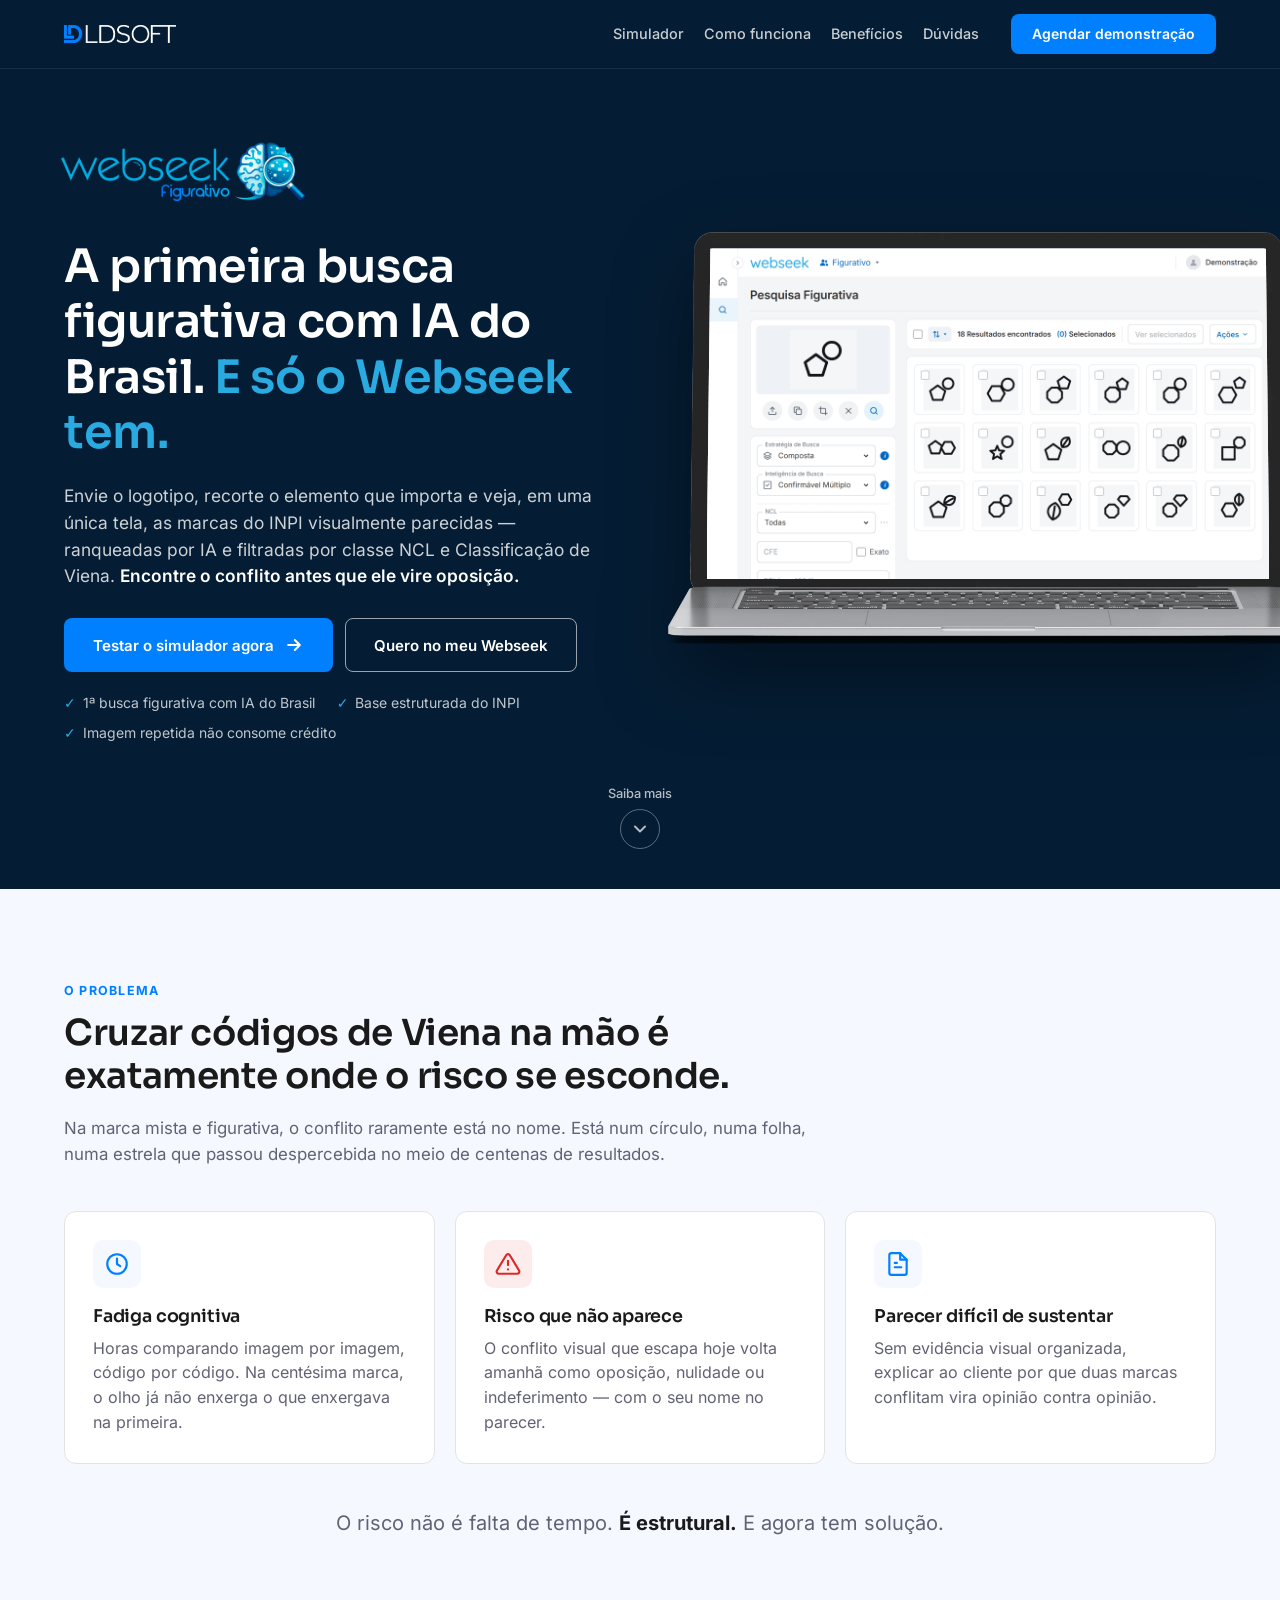
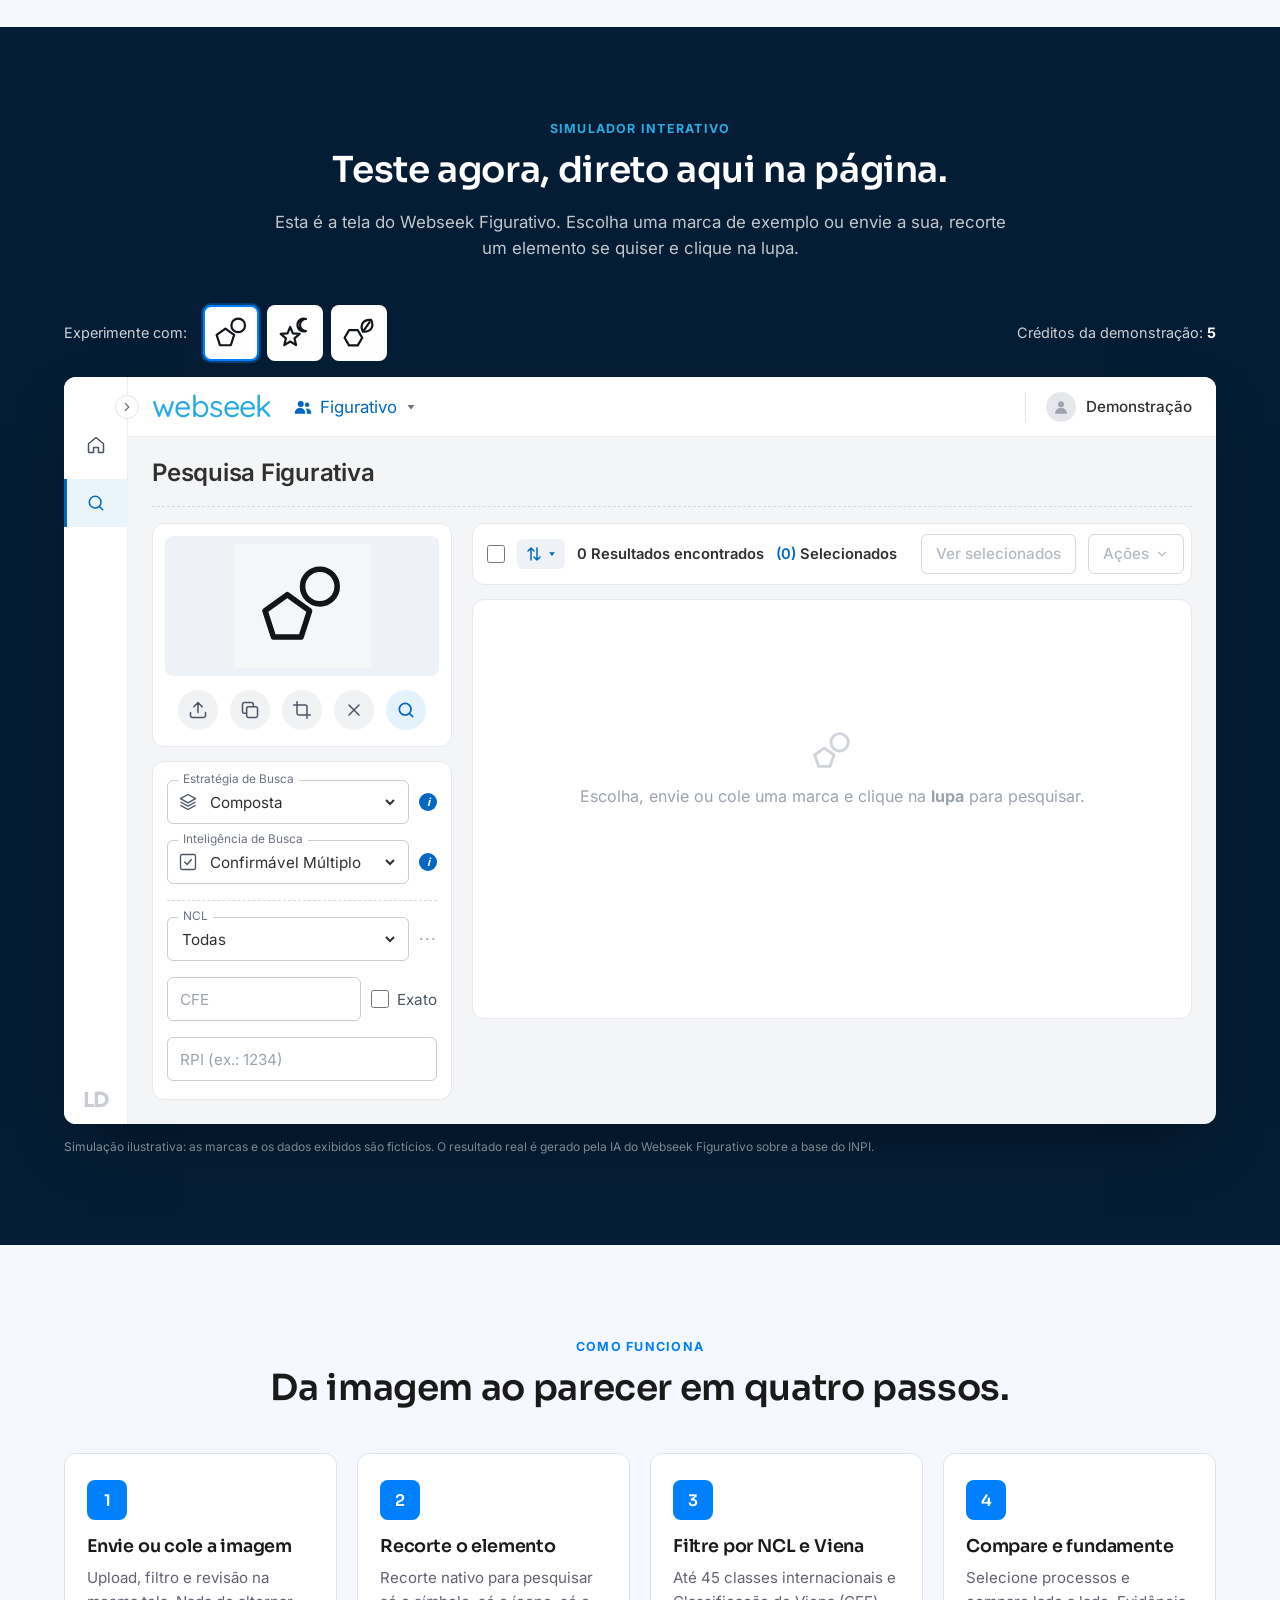
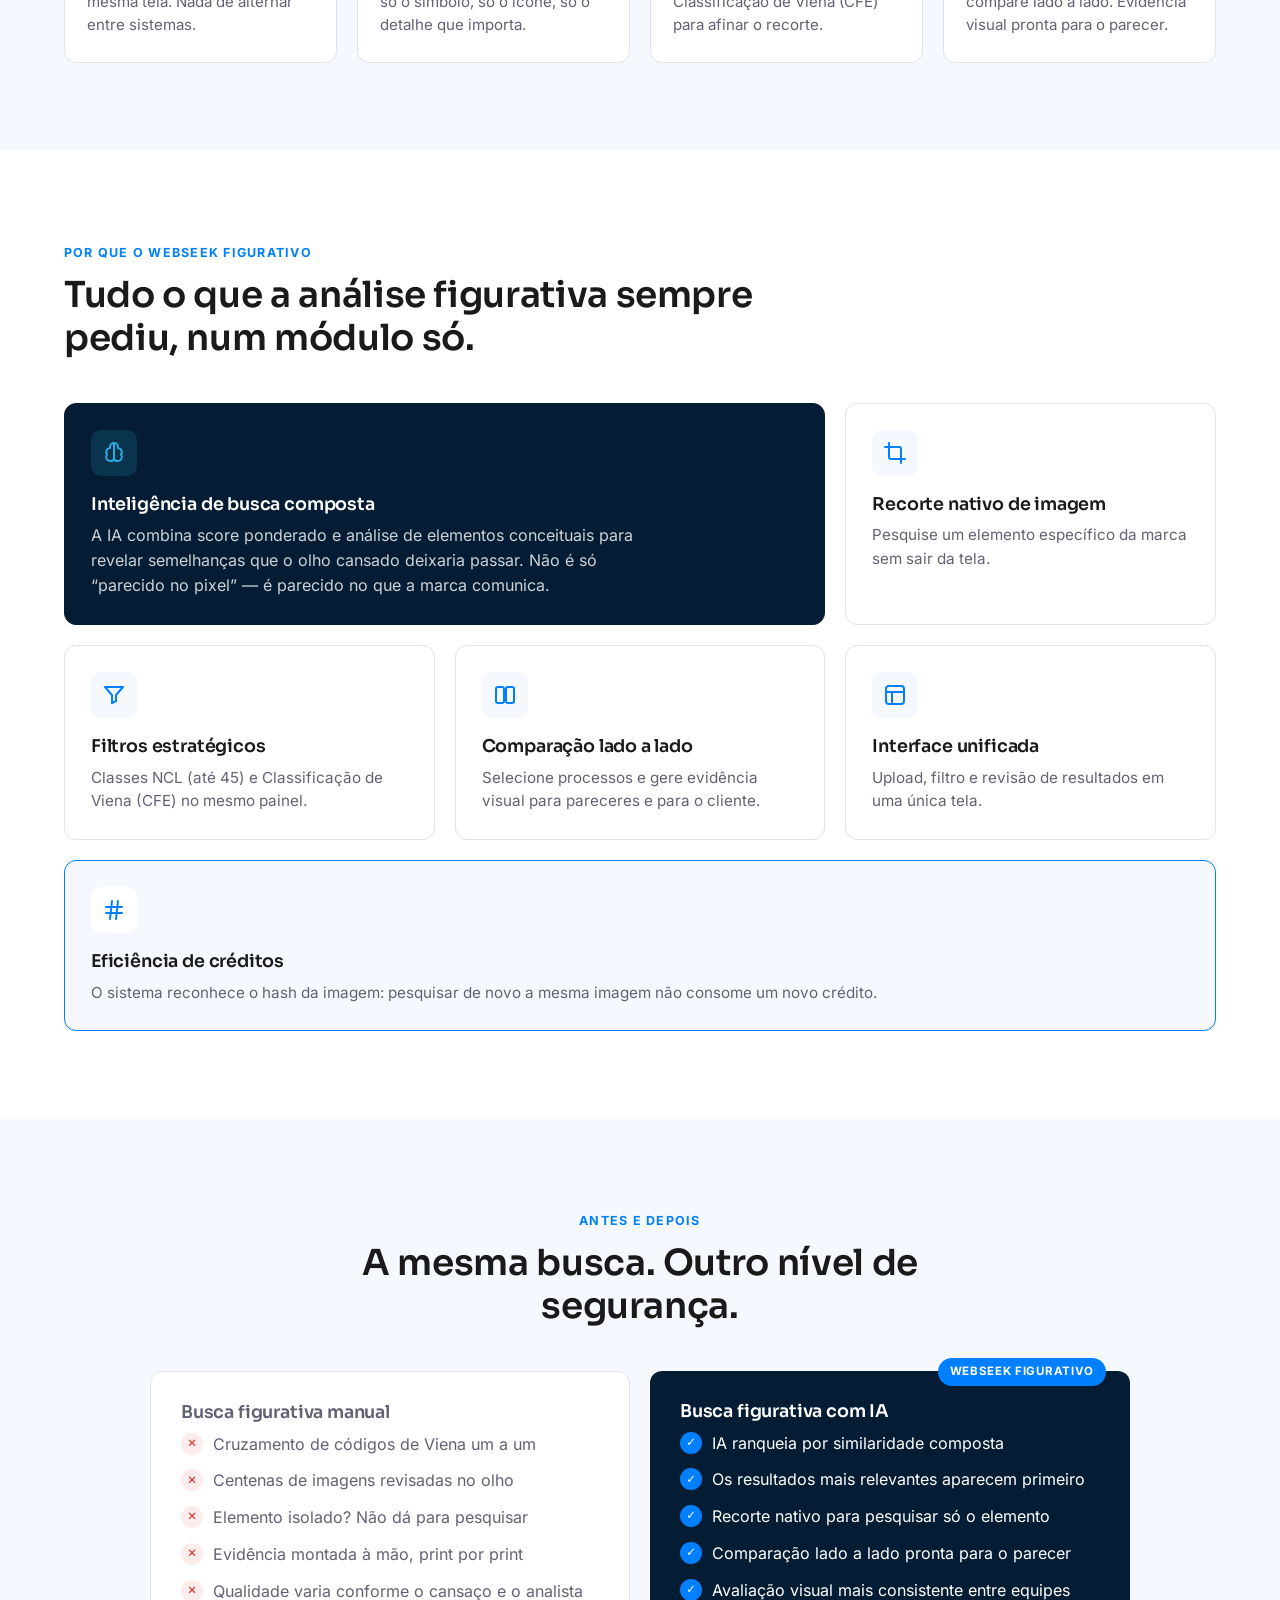
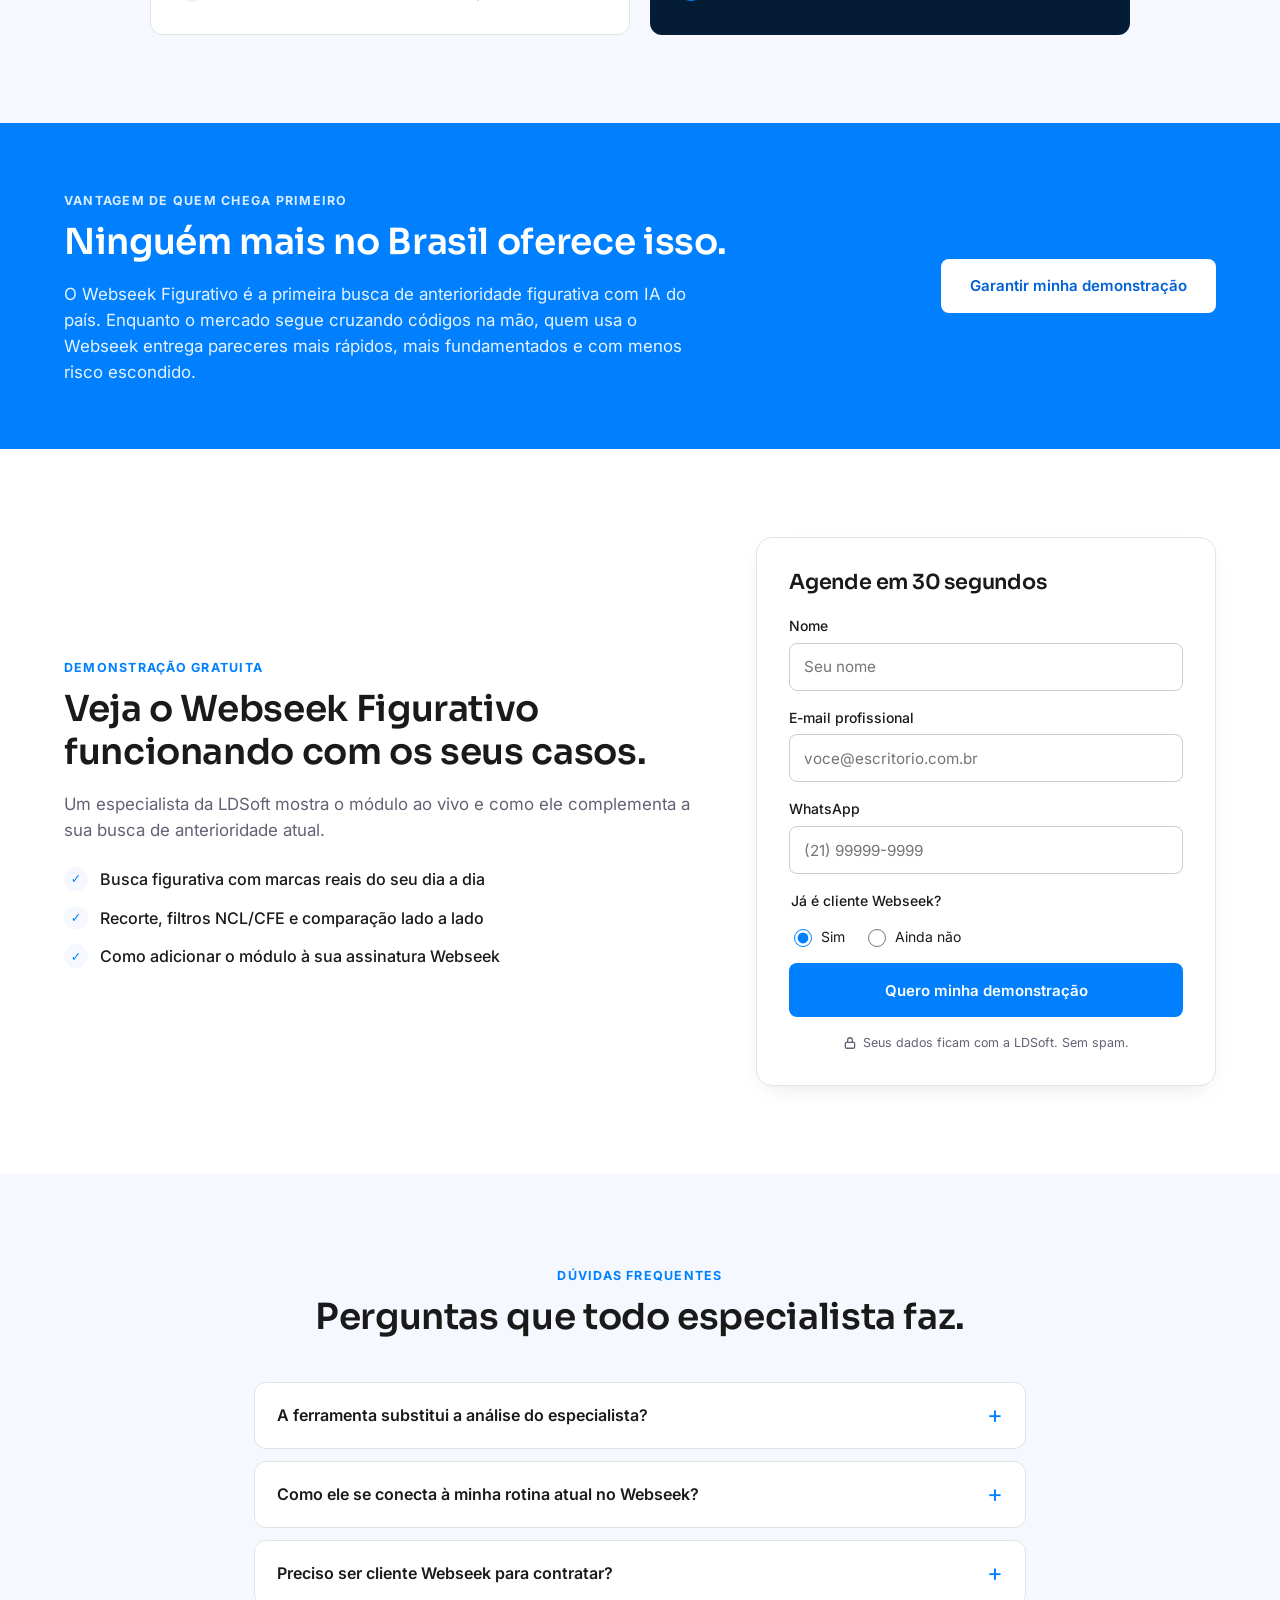
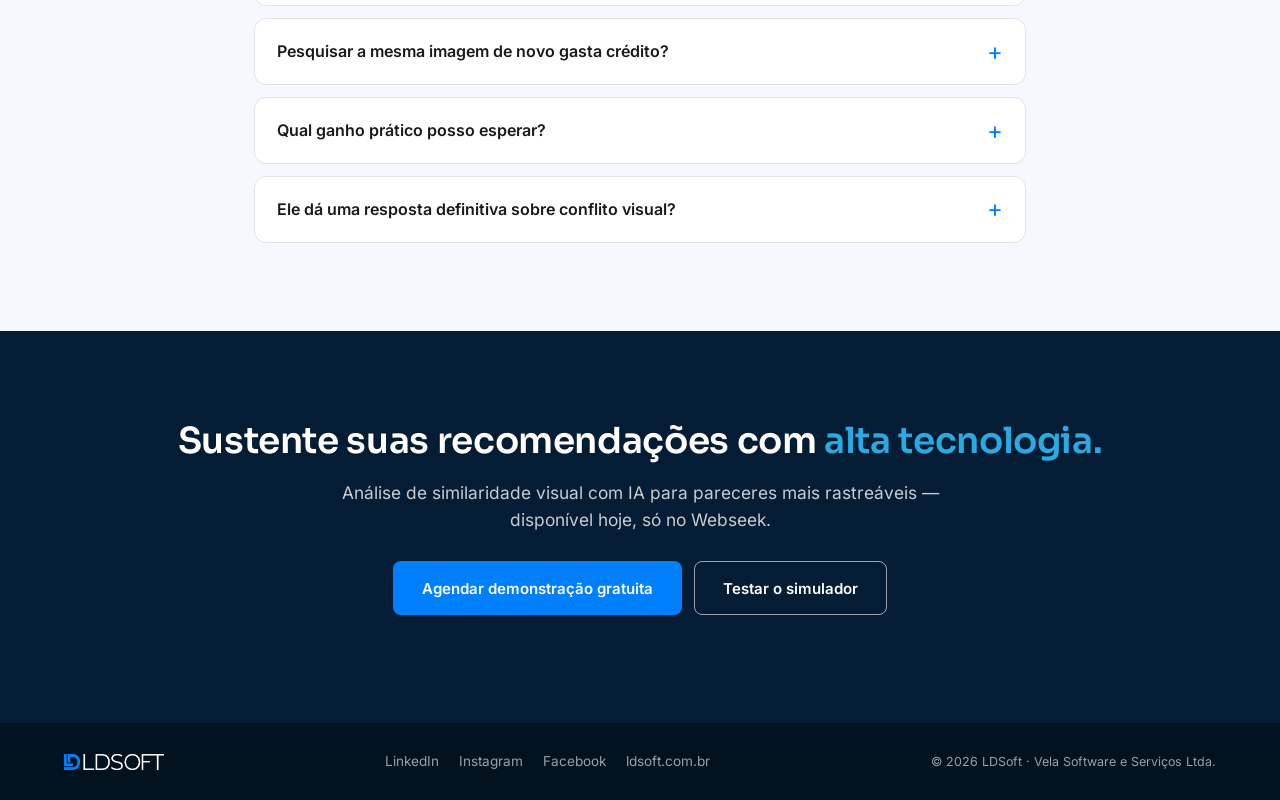
==== commit 294db1e9: "Deixa a LP responsiva para todos os dispositivos - Corrige deslocamento lateral do simulador em tabl" ====
--- a/mockup/webseek-figurativo-lp.html
+++ b/mockup/webseek-figurativo-lp.html
@@ -8,9 +8,152 @@
   <meta property="og:title" content="Webseek Figurativo — a primeira busca de anterioridade figurativa com IA do Brasil">
   <meta property="og:description" content="Encontre o conflito visual antes que ele vire oposição. Teste o simulador grátis.">
   <meta name="theme-color" content="#082A3A">
-  <link rel="preconnect" href="https://fonts.googleapis.com">
-  <link rel="preconnect" href="https://fonts.gstatic.com" crossorigin>
-  <link href="https://fonts.googleapis.com/css2?family=Inter:wght@400;500;600;700&family=Sora:wght@500;600;700&family=Quicksand:wght@400;500&display=swap" rel="stylesheet">
+  <style>
+@font-face {
+  font-family: 'Inter';
+  font-style: normal;
+  font-weight: 400;
+  font-display: swap;
+  src: url([data-uri]) format('woff2');
+  unicode-range: U+0100-02BA, U+02BD-02C5, U+02C7-02CC, U+02CE-02D7, U+02DD-02FF, U+0304, U+0308, U+0329, U+1D00-1DBF, U+1E00-1E9F, U+1EF2-1EFF, U+2020, U+20A0-20AB, U+20AD-20C4, U+2113, U+2C60-2C7F, U+A720-A7FF;
+}
+@font-face {
+  font-family: 'Inter';
+  font-style: normal;
+  font-weight: 400;
+  font-display: swap;
+  src: url([data-uri]) format('woff2');
+  unicode-range: U+0000-00FF, U+0131, U+0152-0153, U+02BB-02BC, U+02C6, U+02DA, U+02DC, U+0304, U+0308, U+0329, U+2000-206F, U+20AC, U+2122, U+2191, U+2193, U+2212, U+2215, U+FEFF, U+FFFD;
+}
+@font-face {
+  font-family: 'Inter';
+  font-style: normal;
+  font-weight: 500;
+  font-display: swap;
+  src: url([data-uri]) format('woff2');
+  unicode-range: U+0100-02BA, U+02BD-02C5, U+02C7-02CC, U+02CE-02D7, U+02DD-02FF, U+0304, U+0308, U+0329, U+1D00-1DBF, U+1E00-1E9F, U+1EF2-1EFF, U+2020, U+20A0-20AB, U+20AD-20C4, U+2113, U+2C60-2C7F, U+A720-A7FF;
+}
+@font-face {
+  font-family: 'Inter';
+  font-style: normal;
+  font-weight: 500;
+  font-display: swap;
+  src: url([data-uri]